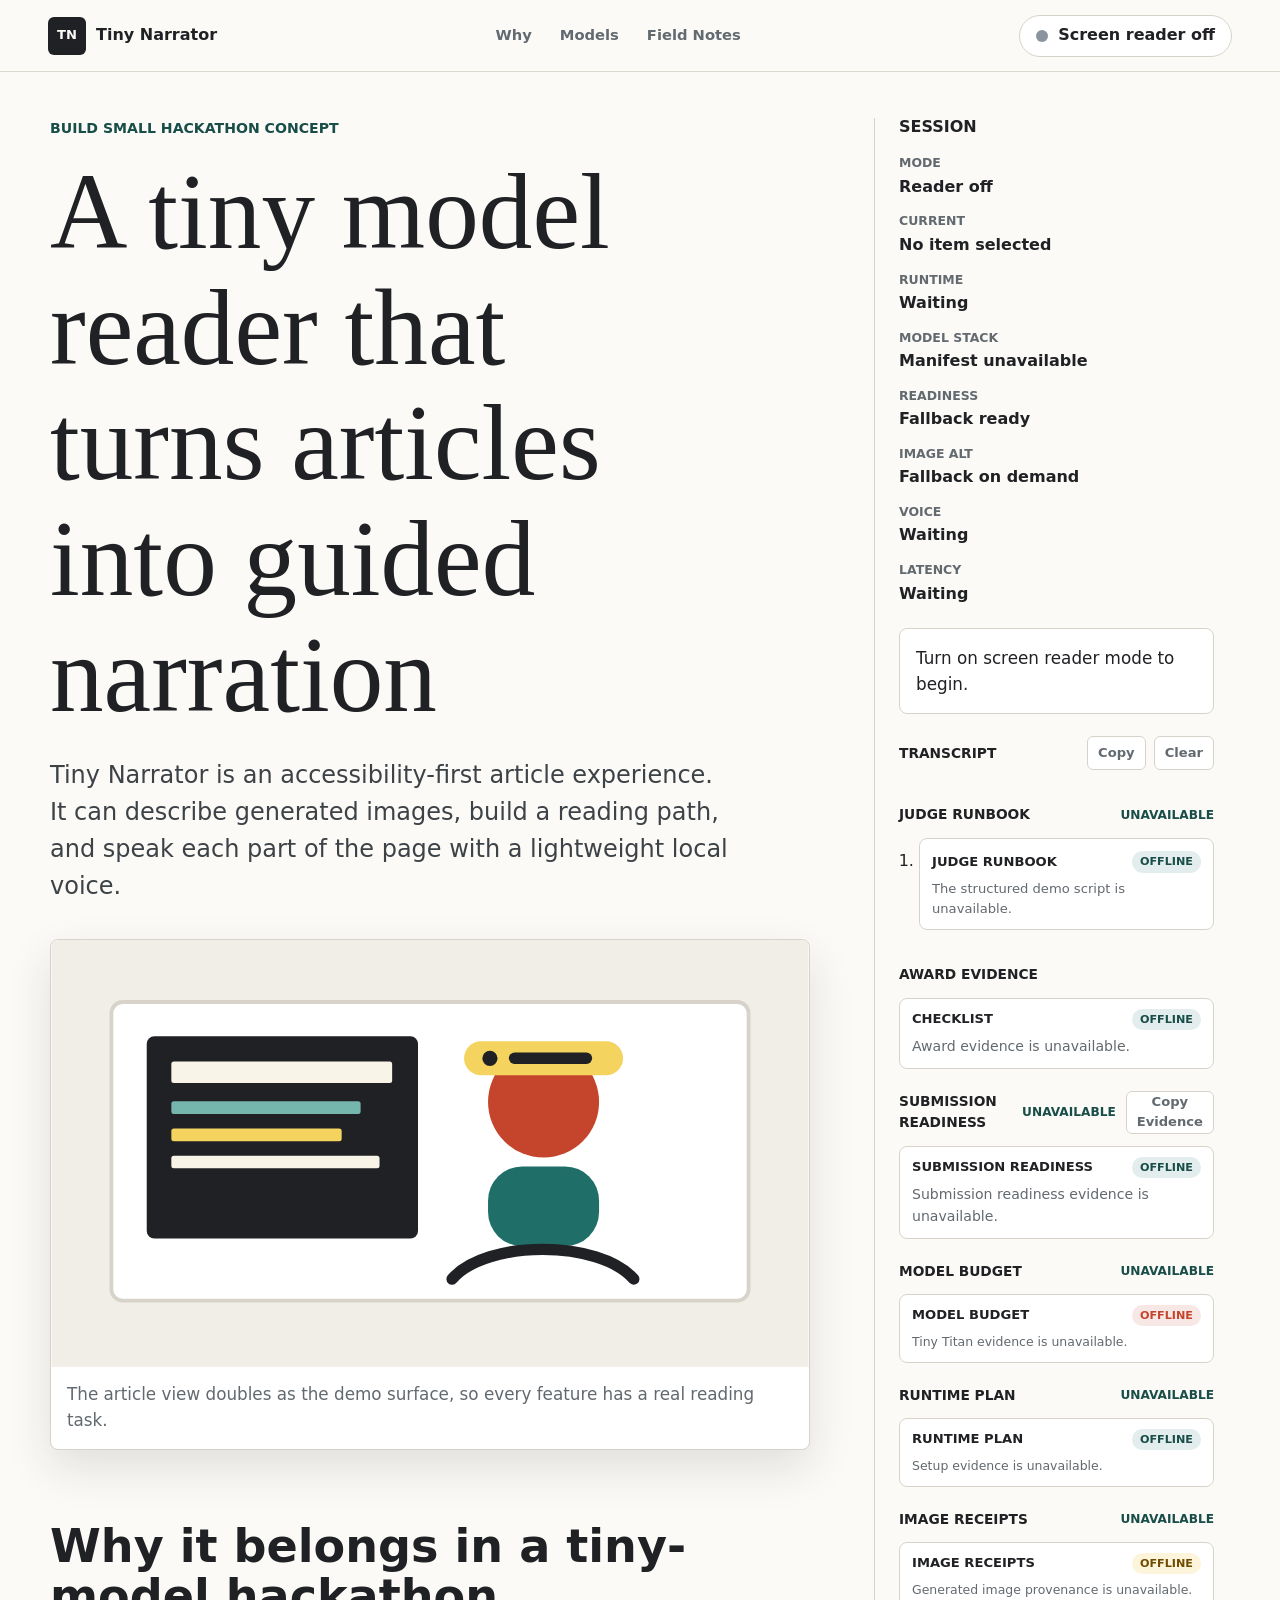
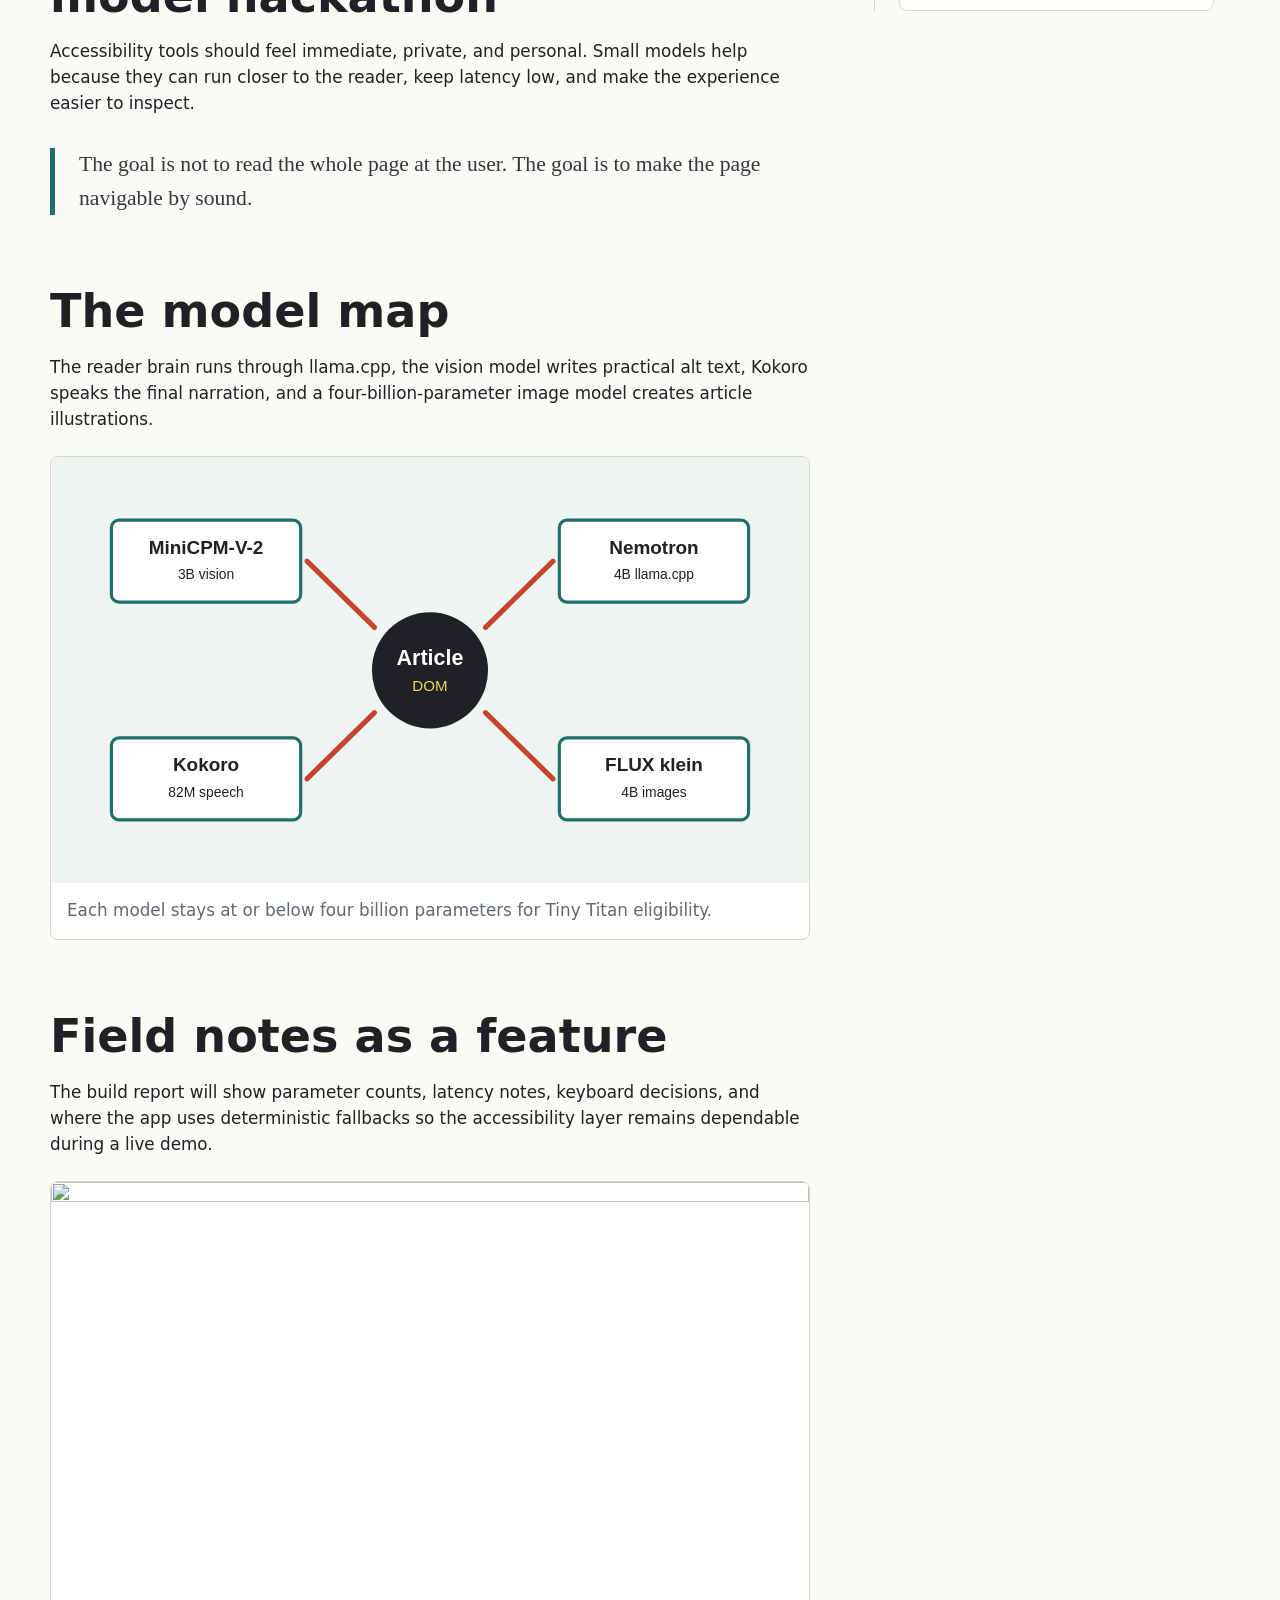
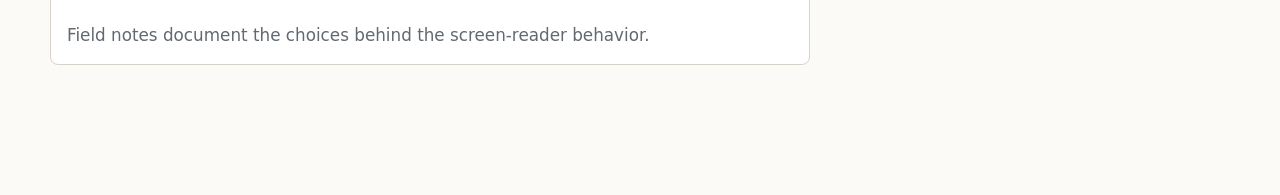
==== static/index.html @ 5b9a6bf0 "Add visible repeat reader control Co-authored-by: Codex <codex@openai.com>" ====
<!doctype html>
<html lang="en">
  <head>
    <meta charset="utf-8" />
    <meta name="viewport" content="width=device-width, initial-scale=1" />
    <title>Tiny Narrator</title>
    <link rel="stylesheet" href="/static/app.css" />
  </head>
  <body>
    <header class="topbar">
      <a class="brand" href="#article" aria-label="Tiny Narrator home">
        <span class="brand-mark" aria-hidden="true">TN</span>
        <span>Tiny Narrator</span>
      </a>
      <nav class="topnav" aria-label="Article sections">
        <a href="#why">Why</a>
        <a href="#models">Models</a>
        <a href="#notes">Field Notes</a>
      </nav>
      <button id="readerToggle" class="reader-toggle" type="button" aria-pressed="false">
        <span class="toggle-dot" aria-hidden="true"></span>
        Screen reader off
      </button>
    </header>

    <main id="article" class="article-shell">
      <article class="article" aria-labelledby="articleTitle">
        <p class="kicker speakable" data-reader-type="paragraph">Build Small Hackathon concept</p>
        <h1 id="articleTitle" class="speakable" data-reader-type="heading">
          A tiny model reader that turns articles into guided narration
        </h1>
        <p class="dek speakable" data-reader-type="paragraph">
          Tiny Narrator is an accessibility-first article experience. It can describe generated images,
          build a reading path, and speak each part of the page with a lightweight local voice.
        </p>

        <figure class="hero-figure speakable" data-reader-type="image" data-image-id="desk-reader">
          <img src="/static/generated/desk-reader.svg" alt="" />
          <figcaption>
            The article view doubles as the demo surface, so every feature has a real reading task.
          </figcaption>
        </figure>

        <section id="why" aria-labelledby="whyTitle">
          <h2 id="whyTitle" class="speakable" data-reader-type="heading">Why it belongs in a tiny-model hackathon</h2>
          <p class="speakable" data-reader-type="paragraph">
            Accessibility tools should feel immediate, private, and personal. Small models help because they
            can run closer to the reader, keep latency low, and make the experience easier to inspect.
          </p>
          <blockquote class="speakable" data-reader-type="quote">
            The goal is not to read the whole page at the user. The goal is to make the page navigable by sound.
          </blockquote>
        </section>

        <section id="models" aria-labelledby="modelsTitle">
          <h2 id="modelsTitle" class="speakable" data-reader-type="heading">The model map</h2>
          <p class="speakable" data-reader-type="paragraph">
            The reader brain runs through llama.cpp, the vision model writes practical alt text, Kokoro speaks
            the final narration, and a four-billion-parameter image model creates article illustrations.
          </p>
          <figure class="inline-figure speakable" data-reader-type="image" data-image-id="model-map">
            <img src="/static/generated/model-map.svg" alt="" />
            <figcaption>Each model stays at or below four billion parameters for Tiny Titan eligibility.</figcaption>
          </figure>
        </section>

        <section id="notes" aria-labelledby="notesTitle">
          <h2 id="notesTitle" class="speakable" data-reader-type="heading">Field notes as a feature</h2>
          <p class="speakable" data-reader-type="paragraph">
            The build report will show parameter counts, latency notes, keyboard decisions, and where the app
            uses deterministic fallbacks so the accessibility layer remains dependable during a live demo.
          </p>
          <figure class="inline-figure speakable" data-reader-type="image" data-image-id="field-notes">
            <img src="/static/generated/field-notes.svg" alt="" />
            <figcaption>Field notes document the choices behind the screen-reader behavior.</figcaption>
          </figure>
        </section>
      </article>

      <aside class="status-panel" aria-label="Tiny Narrator status">
        <h2>Session</h2>
        <dl>
          <div>
            <dt>Mode</dt>
            <dd id="modeStatus">Reader off</dd>
          </div>
          <div>
            <dt>Current</dt>
            <dd id="currentStatus">No item selected</dd>
          </div>
          <div>
            <dt>Runtime</dt>
            <dd id="runtimeStatus">Waiting</dd>
          </div>
          <div>
            <dt>Model Stack</dt>
            <dd id="modelStatus">Loading</dd>
          </div>
          <div>
            <dt>Readiness</dt>
            <dd id="readinessStatus">Checking</dd>
          </div>
          <div>
            <dt>Image Alt</dt>
            <dd id="imageStatus">Waiting</dd>
          </div>
          <div>
            <dt>Voice</dt>
            <dd id="voiceStatus">Waiting</dd>
          </div>
          <div>
            <dt>Latency</dt>
            <dd id="latencyStatus">Waiting</dd>
          </div>
        </dl>
        <p id="liveNarration" class="live-narration" aria-live="polite">
          Turn on screen reader mode to begin.
        </p>
        <div class="history-header">
          <h3>Transcript</h3>
          <button id="copyTranscriptButton" type="button">Copy</button>
          <button id="clearTranscriptButton" type="button">Clear</button>
        </div>
        <ol id="transcriptLog" class="transcript-log" aria-label="Narration transcript"></ol>
        <div class="demo-script-header">
          <h3>Judge Runbook</h3>
          <span id="demoScriptStatus">Loading</span>
        </div>
        <ol id="demoScriptList" class="demo-script-list" aria-label="Judge demo runbook"></ol>
        <ul id="demoApiCheckList" class="demo-api-check-list" aria-label="Judge API evidence checks"></ul>
        <div class="award-header">
          <h3>Award Evidence</h3>
        </div>
        <ul id="awardEvidenceList" class="award-list" aria-label="Hackathon bonus evidence"></ul>
        <div class="submission-header">
          <h3>Submission Readiness</h3>
          <span id="submissionReadinessStatus">Checking</span>
          <button id="copyEvidenceButton" type="button">Copy Evidence</button>
        </div>
        <ul id="submissionReadinessList" class="award-list" aria-label="Submission readiness checks"></ul>
        <div class="budget-header">
          <h3>Model Budget</h3>
          <span id="budgetStatus">Checking</span>
        </div>
        <ul id="modelBudgetList" class="budget-list" aria-label="Tiny Titan model budget"></ul>
        <div class="runtime-header">
          <h3>Runtime Plan</h3>
          <span id="runtimeSetupStatus">Loading</span>
        </div>
        <ul id="runtimeSetupList" class="runtime-list" aria-label="Model runtime setup plan"></ul>
        <div class="image-receipt-header">
          <h3>Image Receipts</h3>
          <span id="imageReceiptStatus">Loading</span>
        </div>
        <ul id="imageReceiptList" class="image-receipt-list" aria-label="Generated image provenance"></ul>
      </aside>
    </main>

    <section class="reader-bar" aria-label="Screen reader controls" hidden>
      <button id="prevButton" type="button" title="Previous item" aria-keyshortcuts="P">Prev</button>
      <button id="playButton" type="button" title="Play or pause" aria-keyshortcuts="Space">Play</button>
      <button id="nextButton" type="button" title="Next item" aria-keyshortcuts="N">Next</button>
      <button id="headingButton" type="button" title="Next heading" aria-keyshortcuts="H">Heading</button>
      <button id="imageButton" type="button" title="Next image" aria-keyshortcuts="I">Image</button>
      <button id="summaryButton" type="button" title="Summarize current section" aria-keyshortcuts="S">Summary</button>
      <button id="repeatButton" type="button" title="Repeat current item" aria-keyshortcuts="R">Repeat</button>
      <button id="stopButton" type="button" title="Stop audio" aria-keyshortcuts="Escape">Stop</button>
      <label>
        Voice
        <select id="voiceControl" aria-label="Reader voice"></select>
      </label>
      <label>
        Speed
        <input id="speedControl" type="range" min="0.75" max="1.35" value="1" step="0.05" />
        <output id="speedValue" for="speedControl">1.00x</output>
      </label>
      <label>
        Auto
        <input id="autoAdvanceControl" type="checkbox" />
      </label>
      <audio id="speechAudio"></audio>
    </section>

    <script src="/static/app.js" type="module"></script>
  </body>
</html>
---- static/app.css ----
:root {
  color-scheme: light;
  --ink: #202124;
  --muted: #62696f;
  --paper: #fbfaf7;
  --surface: #ffffff;
  --line: #d8d3ca;
  --accent: #1f6f68;
  --accent-strong: #184d48;
  --focus: #c5452c;
  --shadow: 0 18px 45px rgba(32, 33, 36, 0.12);
}

* {
  box-sizing: border-box;
}

html {
  scroll-behavior: smooth;
}

body {
  margin: 0;
  background: var(--paper);
  color: var(--ink);
  font-family: Inter, ui-sans-serif, system-ui, -apple-system, BlinkMacSystemFont, "Segoe UI", sans-serif;
  line-height: 1.55;
}

button,
input,
select,
output {
  font: inherit;
}

button {
  border: 1px solid var(--line);
  background: var(--surface);
  color: var(--ink);
  cursor: pointer;
}

button:hover {
  border-color: var(--accent);
}

button:focus-visible,
a:focus-visible,
input:focus-visible,
select:focus-visible {
  outline: 3px solid var(--focus);
  outline-offset: 3px;
}

.topbar {
  position: sticky;
  top: 0;
  z-index: 20;
  display: grid;
  grid-template-columns: max-content 1fr max-content;
  align-items: center;
  gap: 24px;
  min-height: 72px;
  padding: 12px clamp(18px, 4vw, 48px);
  border-bottom: 1px solid rgba(216, 211, 202, 0.88);
  background: rgba(251, 250, 247, 0.92);
  backdrop-filter: blur(16px);
}

.brand {
  display: inline-flex;
  align-items: center;
  gap: 10px;
  color: var(--ink);
  font-weight: 750;
  text-decoration: none;
}

.brand-mark {
  display: grid;
  width: 38px;
  height: 38px;
  place-items: center;
  border-radius: 6px;
  background: var(--ink);
  color: var(--paper);
  font-size: 0.82rem;
  letter-spacing: 0;
}

.topnav {
  display: flex;
  justify-content: center;
  gap: clamp(12px, 3vw, 28px);
}

.topnav a {
  color: var(--muted);
  font-size: 0.92rem;
  font-weight: 650;
  text-decoration: none;
}

.topnav a:hover {
  color: var(--accent-strong);
}

.reader-toggle {
  display: inline-flex;
  align-items: center;
  justify-content: center;
  min-width: 174px;
  min-height: 42px;
  gap: 10px;
  border-radius: 999px;
  padding: 0 16px;
  font-weight: 700;
}

.toggle-dot {
  width: 12px;
  height: 12px;
  border-radius: 999px;
  background: #8b949e;
}

.reader-toggle[aria-pressed="true"] {
  border-color: var(--accent);
  background: var(--accent);
  color: white;
}

.reader-toggle[aria-pressed="true"] .toggle-dot {
  background: #f4d35e;
}

.article-shell {
  display: grid;
  grid-template-columns: minmax(0, 760px) minmax(260px, 340px);
  gap: clamp(28px, 5vw, 64px);
  width: min(1180px, calc(100% - 36px));
  margin: 46px auto 130px;
  align-items: start;
}

.article {
  min-width: 0;
}

.kicker {
  margin: 0 0 14px;
  color: var(--accent-strong);
  font-size: 0.88rem;
  font-weight: 800;
  letter-spacing: 0;
  text-transform: uppercase;
}

h1,
h2 {
  line-height: 1.08;
  letter-spacing: 0;
}

h1 {
  max-width: 11ch;
  margin: 0;
  font-family: Georgia, "Times New Roman", serif;
  font-size: clamp(3.4rem, 10vw, 6.7rem);
  font-weight: 540;
}

h2 {
  margin: 72px 0 16px;
  font-size: clamp(1.8rem, 3.6vw, 3rem);
}

.dek {
  max-width: 680px;
  margin: 24px 0 34px;
  color: #3d4247;
  font-size: clamp(1.18rem, 2.4vw, 1.5rem);
}

p,
blockquote,
figcaption {
  font-size: 1.05rem;
}

blockquote {
  margin: 32px 0;
  padding: 0 0 0 24px;
  border-left: 5px solid var(--accent);
  color: #33383c;
  font-size: 1.35rem;
  font-family: Georgia, "Times New Roman", serif;
}

figure {
  margin: 0;
}

img {
  display: block;
  max-width: 100%;
}

.hero-figure,
.inline-figure {
  overflow: hidden;
  border: 1px solid var(--line);
  border-radius: 8px;
  background: var(--surface);
  box-shadow: var(--shadow);
}

.hero-figure img,
.inline-figure img {
  width: 100%;
  aspect-ratio: 16 / 9;
  object-fit: cover;
}

figcaption {
  padding: 14px 16px 16px;
  color: var(--muted);
}

.inline-figure {
  margin-top: 24px;
  box-shadow: none;
}

.status-panel {
  position: sticky;
  top: 96px;
  border-left: 1px solid var(--line);
  padding-left: 24px;
}

.status-panel h2 {
  margin: 0 0 18px;
  font-size: 1rem;
  text-transform: uppercase;
}

.status-panel h3 {
  margin: 0;
  font-size: 0.86rem;
  text-transform: uppercase;
}

dl {
  display: grid;
  gap: 12px;
  margin: 0;
}

dt {
  color: var(--muted);
  font-size: 0.78rem;
  font-weight: 800;
  text-transform: uppercase;
}

dd {
  margin: 2px 0 0;
  font-weight: 650;
}

.live-narration {
  margin-top: 22px;
  padding: 16px;
  border: 1px solid var(--line);
  border-radius: 8px;
  background: var(--surface);
}

.history-header {
  display: grid;
  grid-template-columns: 1fr max-content max-content;
  gap: 8px;
  align-items: center;
  margin-top: 22px;
}

.award-header,
.demo-script-header {
  margin-top: 22px;
}

.demo-script-header {
  display: flex;
  align-items: center;
  justify-content: space-between;
  gap: 10px;
}

.submission-header {
  display: flex;
  align-items: center;
  justify-content: space-between;
  gap: 10px;
  margin-top: 22px;
}

.budget-header,
.image-receipt-header {
  display: flex;
  align-items: center;
  justify-content: space-between;
  gap: 10px;
  margin-top: 22px;
}

.runtime-header {
  display: flex;
  align-items: center;
  justify-content: space-between;
  gap: 10px;
  margin-top: 22px;
}

.budget-header span,
.runtime-header span,
.image-receipt-header span,
.submission-header span,
.demo-script-header span {
  color: var(--accent-strong);
  font-size: 0.76rem;
  font-weight: 850;
  text-transform: uppercase;
}

.history-header button,
.submission-header button {
  min-height: 34px;
  border-radius: 6px;
  padding: 0 10px;
  color: var(--muted);
  font-size: 0.82rem;
  font-weight: 750;
}

.transcript-log {
  display: grid;
  gap: 10px;
  max-height: 340px;
  margin: 12px 0 0;
  padding: 0;
  overflow: auto;
  list-style: none;
}

.transcript-log li {
  border: 1px solid var(--line);
  border-radius: 8px;
  padding: 10px 12px;
  background: var(--surface);
}

.transcript-meta {
  display: flex;
  justify-content: space-between;
  gap: 8px;
  color: var(--muted);
  font-size: 0.75rem;
  font-weight: 800;
  text-transform: uppercase;
}

.transcript-text {
  margin: 6px 0 0;
  font-size: 0.92rem;
}

.award-list {
  display: grid;
  gap: 10px;
  margin: 12px 0 0;
  padding: 0;
  list-style: none;
}

.demo-script-list {
  display: grid;
  gap: 10px;
  margin: 12px 0 0;
  padding-left: 20px;
}

.demo-api-check-list {
  display: grid;
  gap: 8px;
  margin: 12px 0 0;
  padding: 0;
  list-style: none;
}

.award-list li {
  border: 1px solid var(--line);
  border-radius: 8px;
  padding: 10px 12px;
  background: var(--surface);
}

.demo-script-list li {
  border: 1px solid var(--line);
  border-radius: 8px;
  padding: 10px 12px;
  background: var(--surface);
}

.demo-script-title {
  display: flex;
  align-items: center;
  justify-content: space-between;
  gap: 8px;
  font-size: 0.82rem;
  font-weight: 850;
  text-transform: uppercase;
}

.demo-script-title span:last-child {
  border-radius: 999px;
  background: rgba(31, 111, 104, 0.12);
  color: var(--accent-strong);
  padding: 2px 8px;
  font-size: 0.7rem;
}

.demo-script-list p {
  margin: 6px 0 0;
  color: var(--muted);
  font-size: 0.82rem;
}

.demo-api-check-list li {
  display: grid;
  grid-template-columns: auto 1fr;
  gap: 4px 8px;
  border: 1px solid var(--line);
  border-radius: 8px;
  padding: 9px 10px;
  background: var(--surface);
}

.demo-api-check-list span {
  color: var(--accent-strong);
  font-size: 0.74rem;
  font-weight: 850;
}

.demo-api-check-list code {
  overflow-wrap: anywhere;
  font-size: 0.78rem;
}

.demo-api-check-list p {
  grid-column: 1 / -1;
  margin: 0;
  color: var(--muted);
  font-size: 0.78rem;
}

.demo-api-command {
  grid-column: 1 / -1;
  display: block;
  padding: 8px;
  border-radius: 6px;
  background: #f7f3ee;
  color: var(--ink);
  white-space: normal;
}

.budget-list {
  display: grid;
  gap: 8px;
  margin: 12px 0 0;
  padding: 0;
  list-style: none;
}

.runtime-list {
  display: grid;
  gap: 8px;
  margin: 12px 0 0;
  padding: 0;
  list-style: none;
}

.image-receipt-list {
  display: grid;
  gap: 8px;
  margin: 12px 0 0;
  padding: 0;
  list-style: none;
}

.budget-list li,
.runtime-list li,
.image-receipt-list li {
  border: 1px solid var(--line);
  border-radius: 8px;
  padding: 10px 12px;
  background: var(--surface);
}

.budget-row,
.runtime-row,
.image-receipt-row {
  display: flex;
  align-items: center;
  justify-content: space-between;
  gap: 8px;
  font-size: 0.82rem;
  font-weight: 850;
  text-transform: uppercase;
}

.budget-pill,
.runtime-pill,
.image-receipt-pill {
  border-radius: 999px;
  background: rgba(197, 69, 44, 0.12);
  color: var(--focus);
  padding: 2px 8px;
  font-size: 0.7rem;
}

.runtime-pill {
  background: rgba(31, 111, 104, 0.12);
  color: var(--accent-strong);
}

.image-receipt-pill {
  background: rgba(244, 211, 94, 0.22);
  color: #6f4b00;
}

.budget-list p,
.runtime-list p,
.image-receipt-list p {
  margin: 6px 0 0;
  color: var(--muted);
  font-size: 0.78rem;
  overflow-wrap: anywhere;
}

.award-title {
  display: flex;
  align-items: center;
  justify-content: space-between;
  gap: 8px;
  font-size: 0.82rem;
  font-weight: 850;
  text-transform: uppercase;
}

.award-status {
  border-radius: 999px;
  background: rgba(31, 111, 104, 0.12);
  color: var(--accent-strong);
  padding: 2px 8px;
  font-size: 0.7rem;
}

.award-evidence {
  margin: 6px 0 0;
  color: var(--muted);
  font-size: 0.88rem;
}

.reader-bar {
  position: fixed;
  right: clamp(14px, 3vw, 32px);
  bottom: clamp(14px, 3vw, 32px);
  left: clamp(14px, 3vw, 32px);
  z-index: 30;
  display: flex;
  align-items: center;
  justify-content: center;
  gap: 10px;
  min-height: 72px;
  padding: 12px;
  border: 1px solid var(--line);
  border-radius: 8px;
  background: rgba(255, 255, 255, 0.96);
  box-shadow: var(--shadow);
}

.reader-bar[hidden] {
  display: none;
}

.reader-bar button {
  min-width: 88px;
  min-height: 42px;
  border-radius: 6px;
  font-weight: 750;
}

.reader-bar label {
  display: inline-flex;
  align-items: center;
  gap: 8px;
  color: var(--muted);
  font-size: 0.92rem;
  font-weight: 750;
}

.reader-bar select {
  min-height: 42px;
  border: 1px solid var(--line);
  border-radius: 6px;
  background: var(--surface);
  color: var(--ink);
  padding: 0 10px;
}

.reader-bar output {
  min-width: 48px;
  color: var(--ink);
  font-weight: 750;
}

.speakable {
  scroll-margin: 112px;
}

.reader-active {
  outline: 4px solid var(--focus);
  outline-offset: 8px;
  background: rgba(197, 69, 44, 0.05);
}

@media (max-width: 900px) {
  .topbar {
    grid-template-columns: 1fr;
    gap: 12px;
  }

  .topnav {
    justify-content: flex-start;
    overflow-x: auto;
  }

  .reader-toggle {
    width: 100%;
  }

  .article-shell {
    grid-template-columns: 1fr;
  }

  h1 {
    max-width: 12ch;
    font-size: clamp(3rem, 17vw, 5rem);
  }

  .status-panel {
    position: static;
    border-left: 0;
    border-top: 1px solid var(--line);
    padding: 24px 0 0;
  }

  .reader-bar {
    flex-wrap: wrap;
    justify-content: flex-start;
  }

  .reader-bar button {
    min-width: 76px;
    flex: 1 1 28%;
  }
}
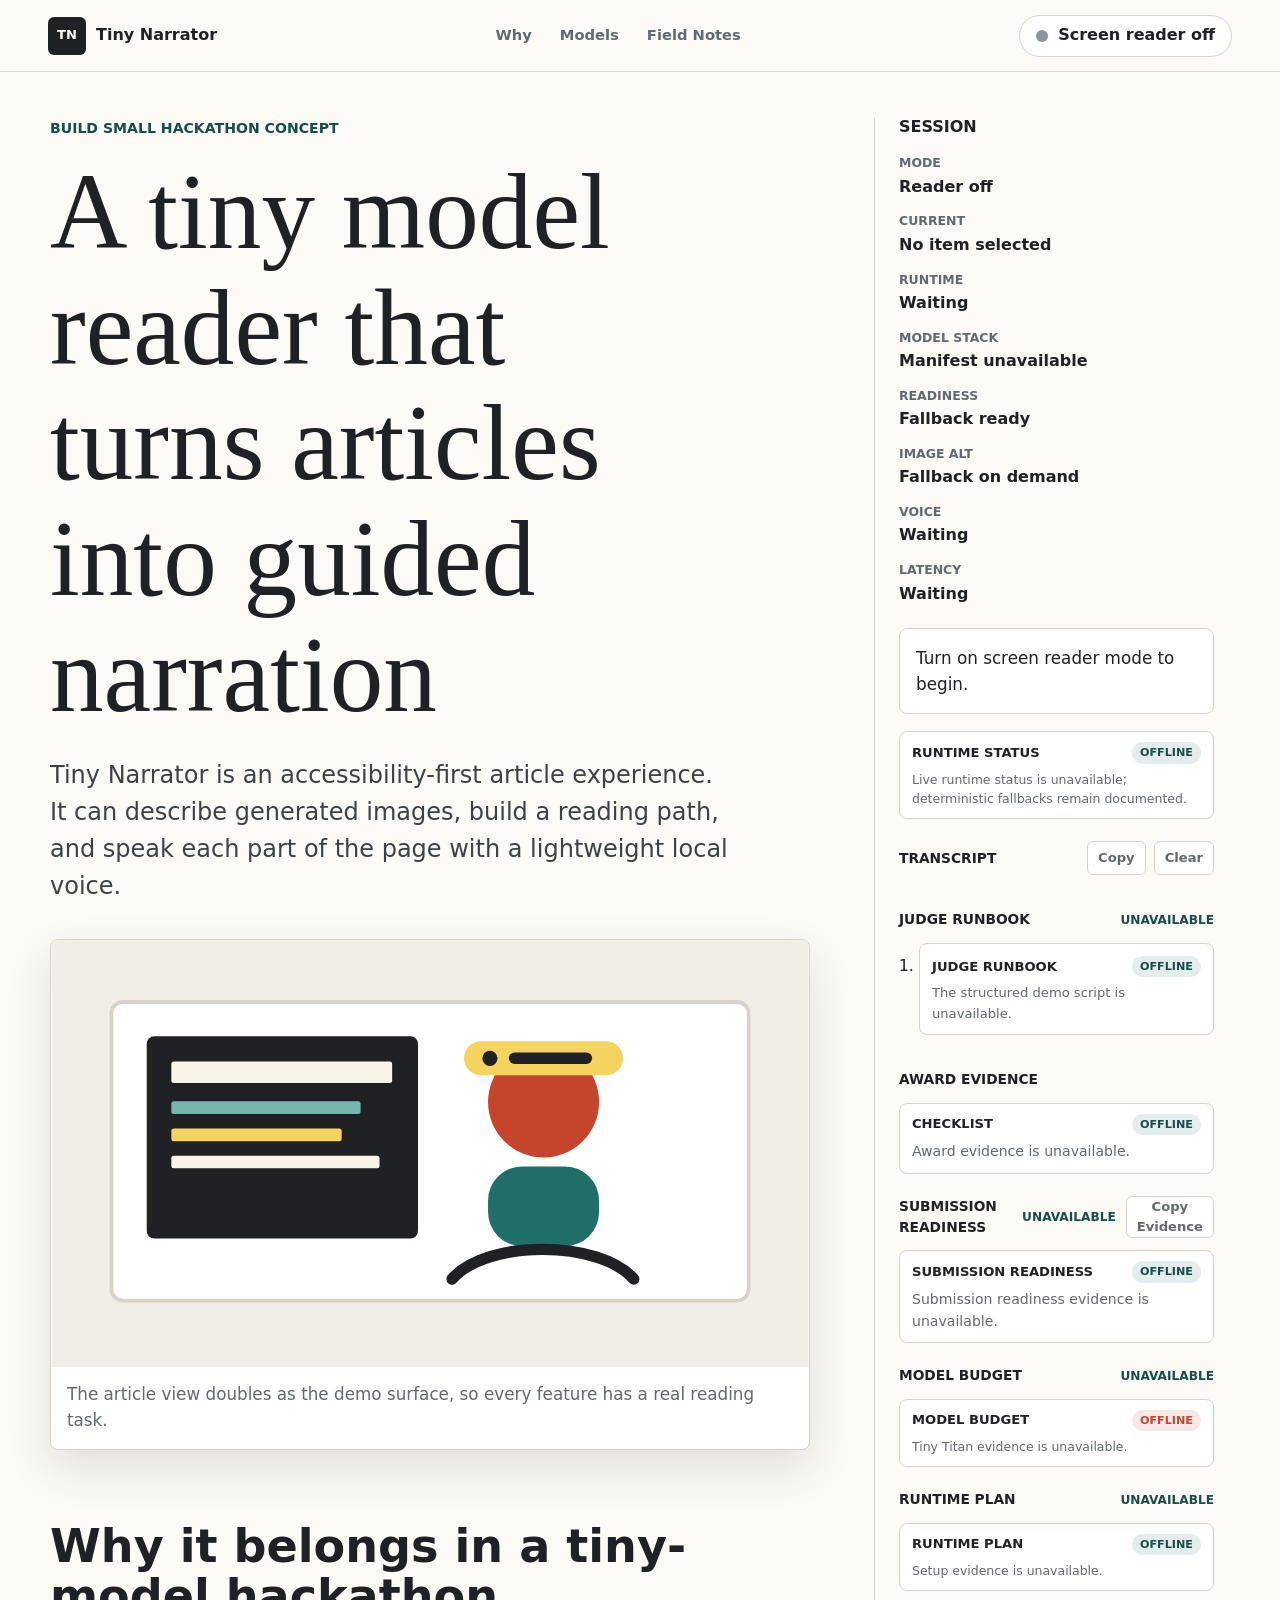
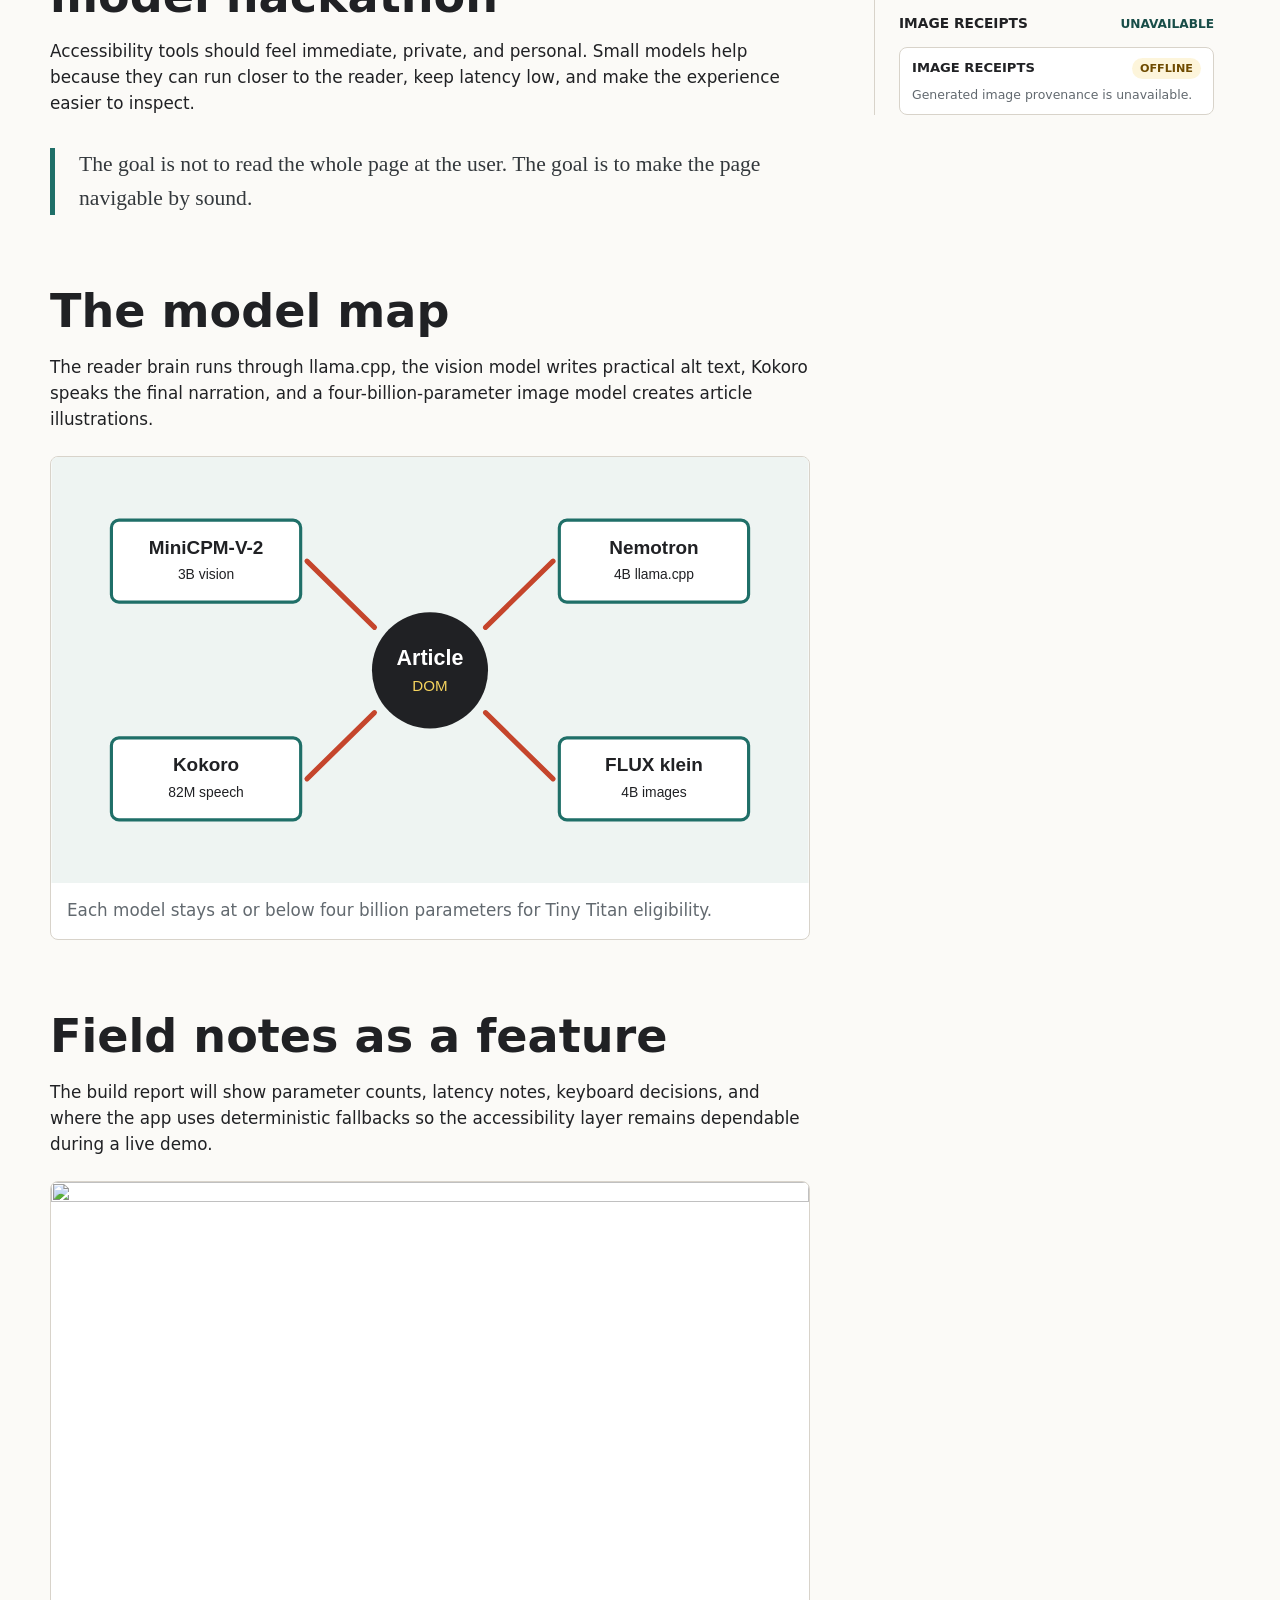
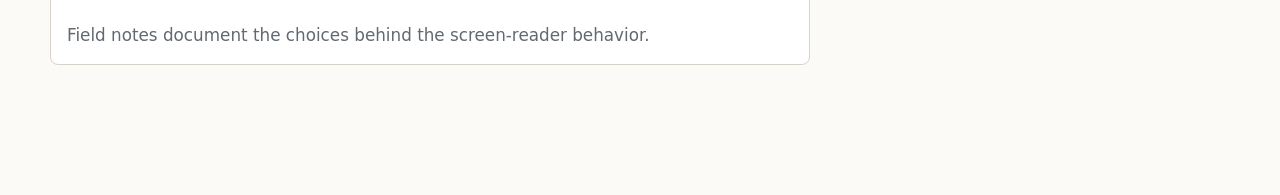
==== commit cc093a3f: "Render live runtime status details Co-authored-by: Codex <codex@openai.com>" ====
--- a/static/index.html
+++ b/static/index.html
@@ -116,6 +116,7 @@
         <p id="liveNarration" class="live-narration" aria-live="polite">
           Turn on screen reader mode to begin.
         </p>
+        <ul id="runtimeStatusList" class="runtime-list" aria-label="Live model runtime status"></ul>
         <div class="history-header">
           <h3>Transcript</h3>
           <button id="copyTranscriptButton" type="button">Copy</button>
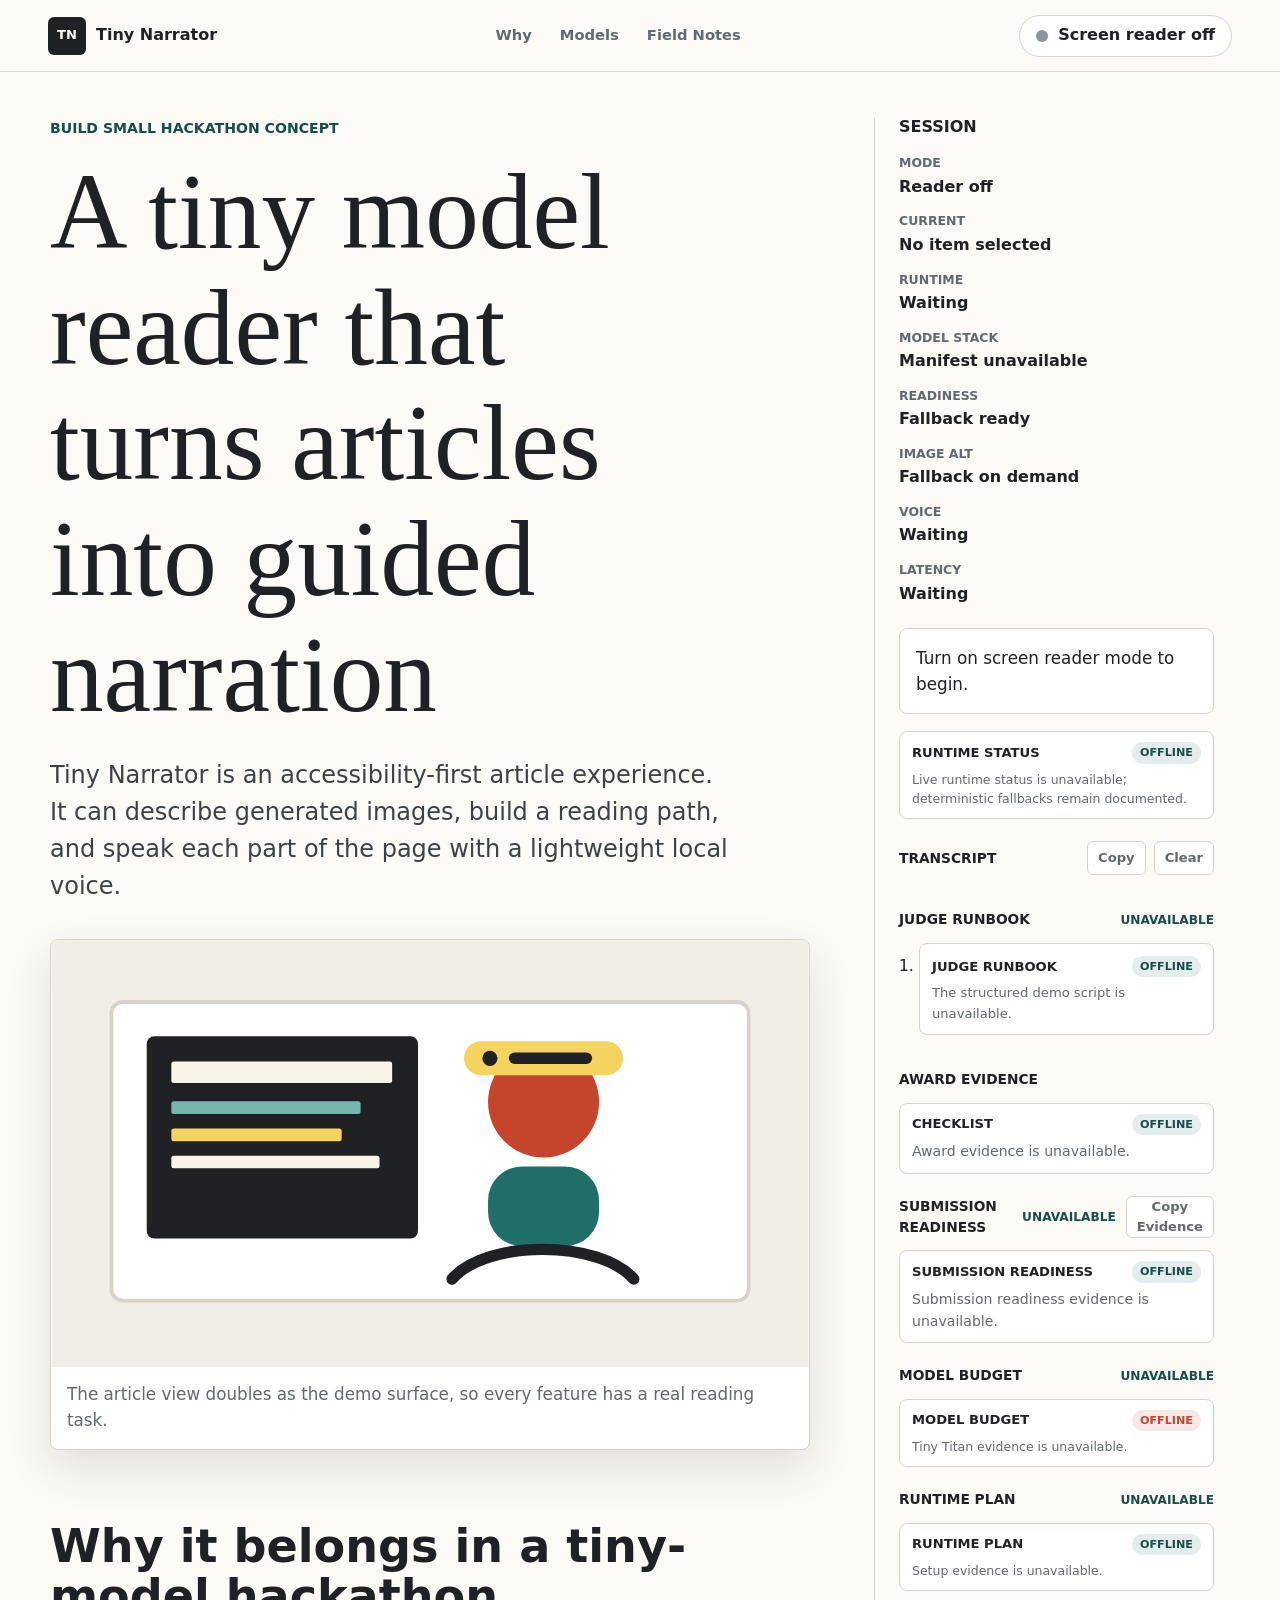
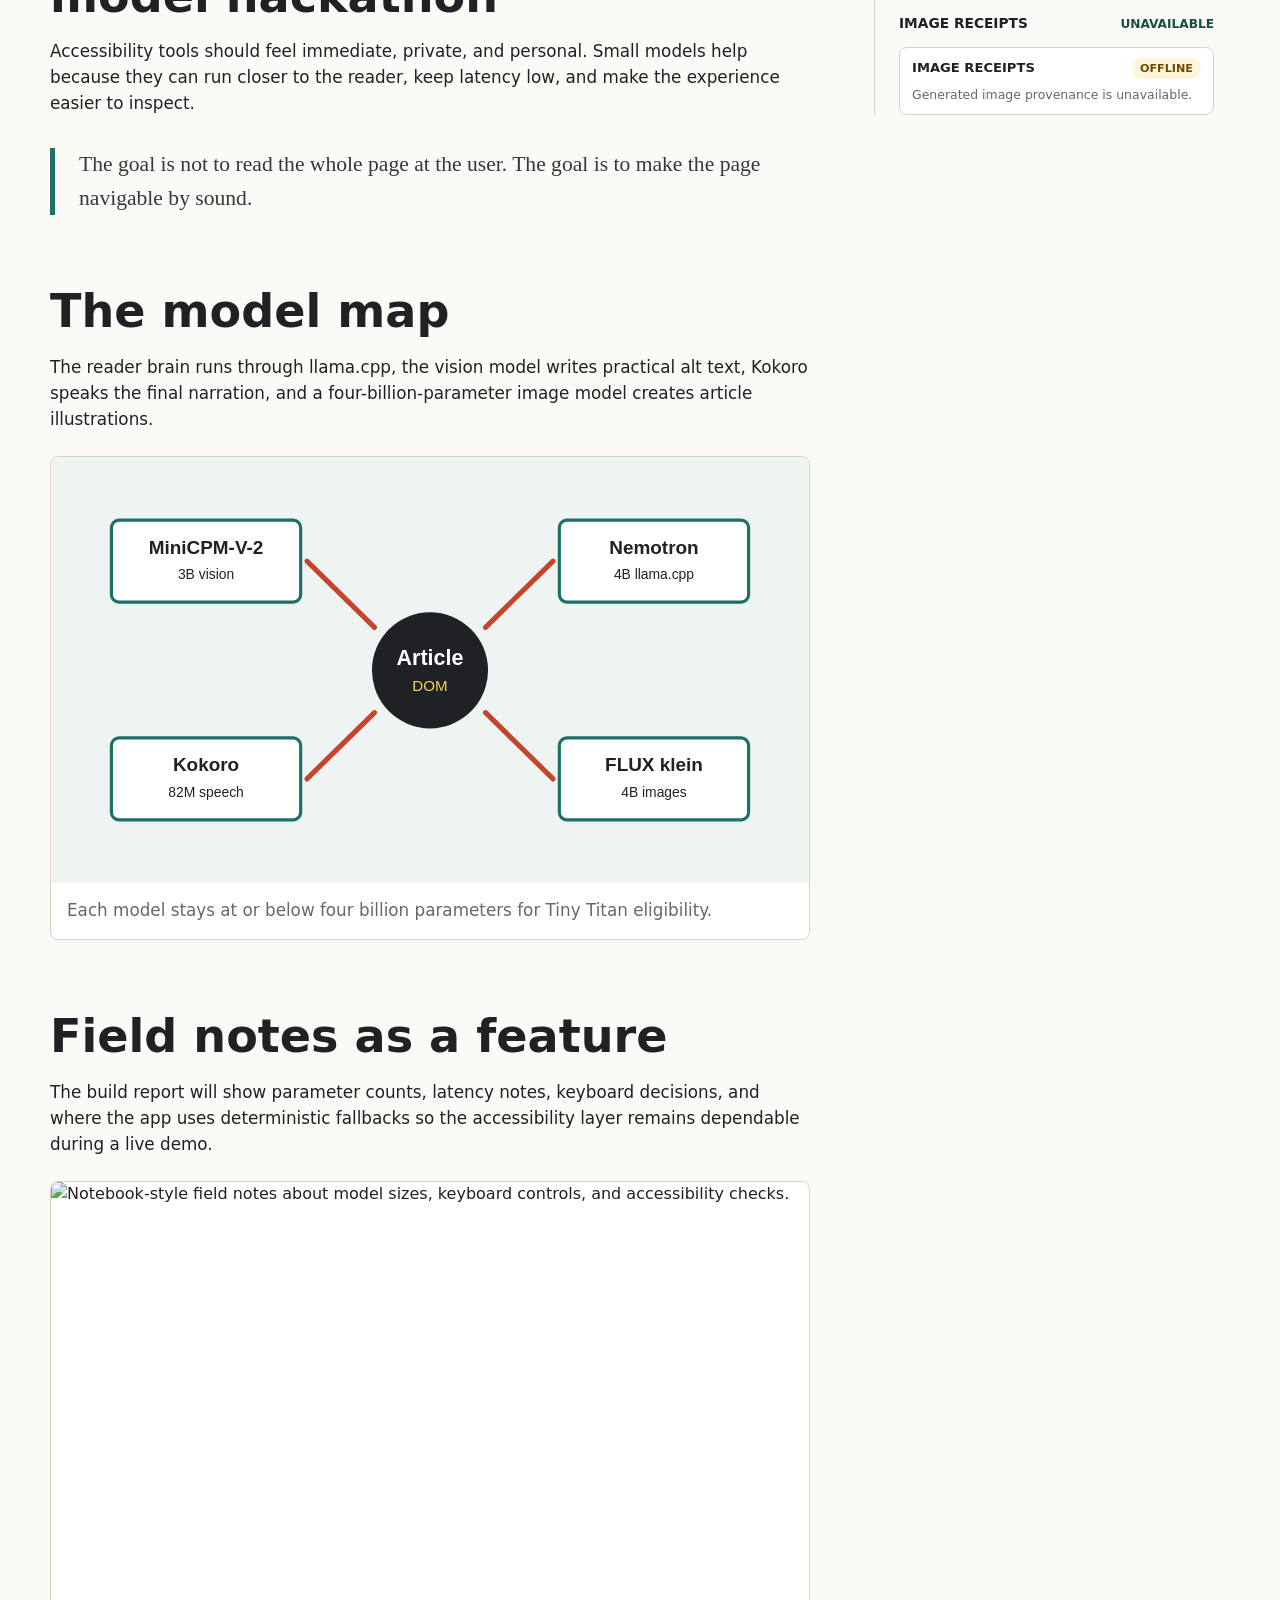
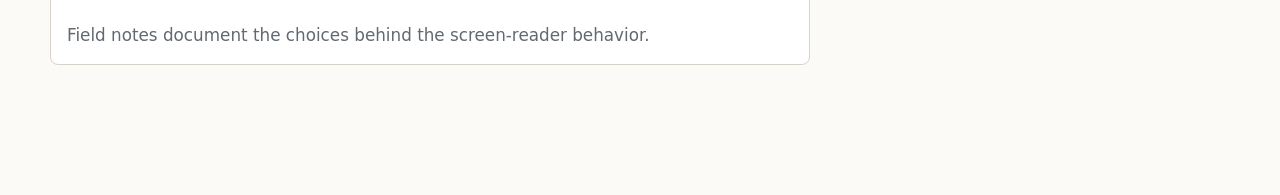
==== commit a13e7433: "Add fallback alt text for generated images Co-authored-by: Codex <codex@openai.com>" ====
--- a/static/index.html
+++ b/static/index.html
@@ -35,7 +35,10 @@
         </p>
 
         <figure class="hero-figure speakable" data-reader-type="image" data-image-id="desk-reader">
-          <img src="/static/generated/desk-reader.svg" alt="" />
+          <img
+            src="/static/generated/desk-reader.svg"
+            alt="Illustration of an article reader with narration controls and a highlighted reading path."
+          />
           <figcaption>
             The article view doubles as the demo surface, so every feature has a real reading task.
           </figcaption>
@@ -59,7 +62,10 @@
             the final narration, and a four-billion-parameter image model creates article illustrations.
           </p>
           <figure class="inline-figure speakable" data-reader-type="image" data-image-id="model-map">
-            <img src="/static/generated/model-map.svg" alt="" />
+            <img
+              src="/static/generated/model-map.svg"
+              alt="Diagram showing the reader brain, vision, speech, and image generation models working together."
+            />
             <figcaption>Each model stays at or below four billion parameters for Tiny Titan eligibility.</figcaption>
           </figure>
         </section>
@@ -71,7 +77,10 @@
             uses deterministic fallbacks so the accessibility layer remains dependable during a live demo.
           </p>
           <figure class="inline-figure speakable" data-reader-type="image" data-image-id="field-notes">
-            <img src="/static/generated/field-notes.svg" alt="" />
+            <img
+              src="/static/generated/field-notes.svg"
+              alt="Notebook-style field notes about model sizes, keyboard controls, and accessibility checks."
+            />
             <figcaption>Field notes document the choices behind the screen-reader behavior.</figcaption>
           </figure>
         </section>
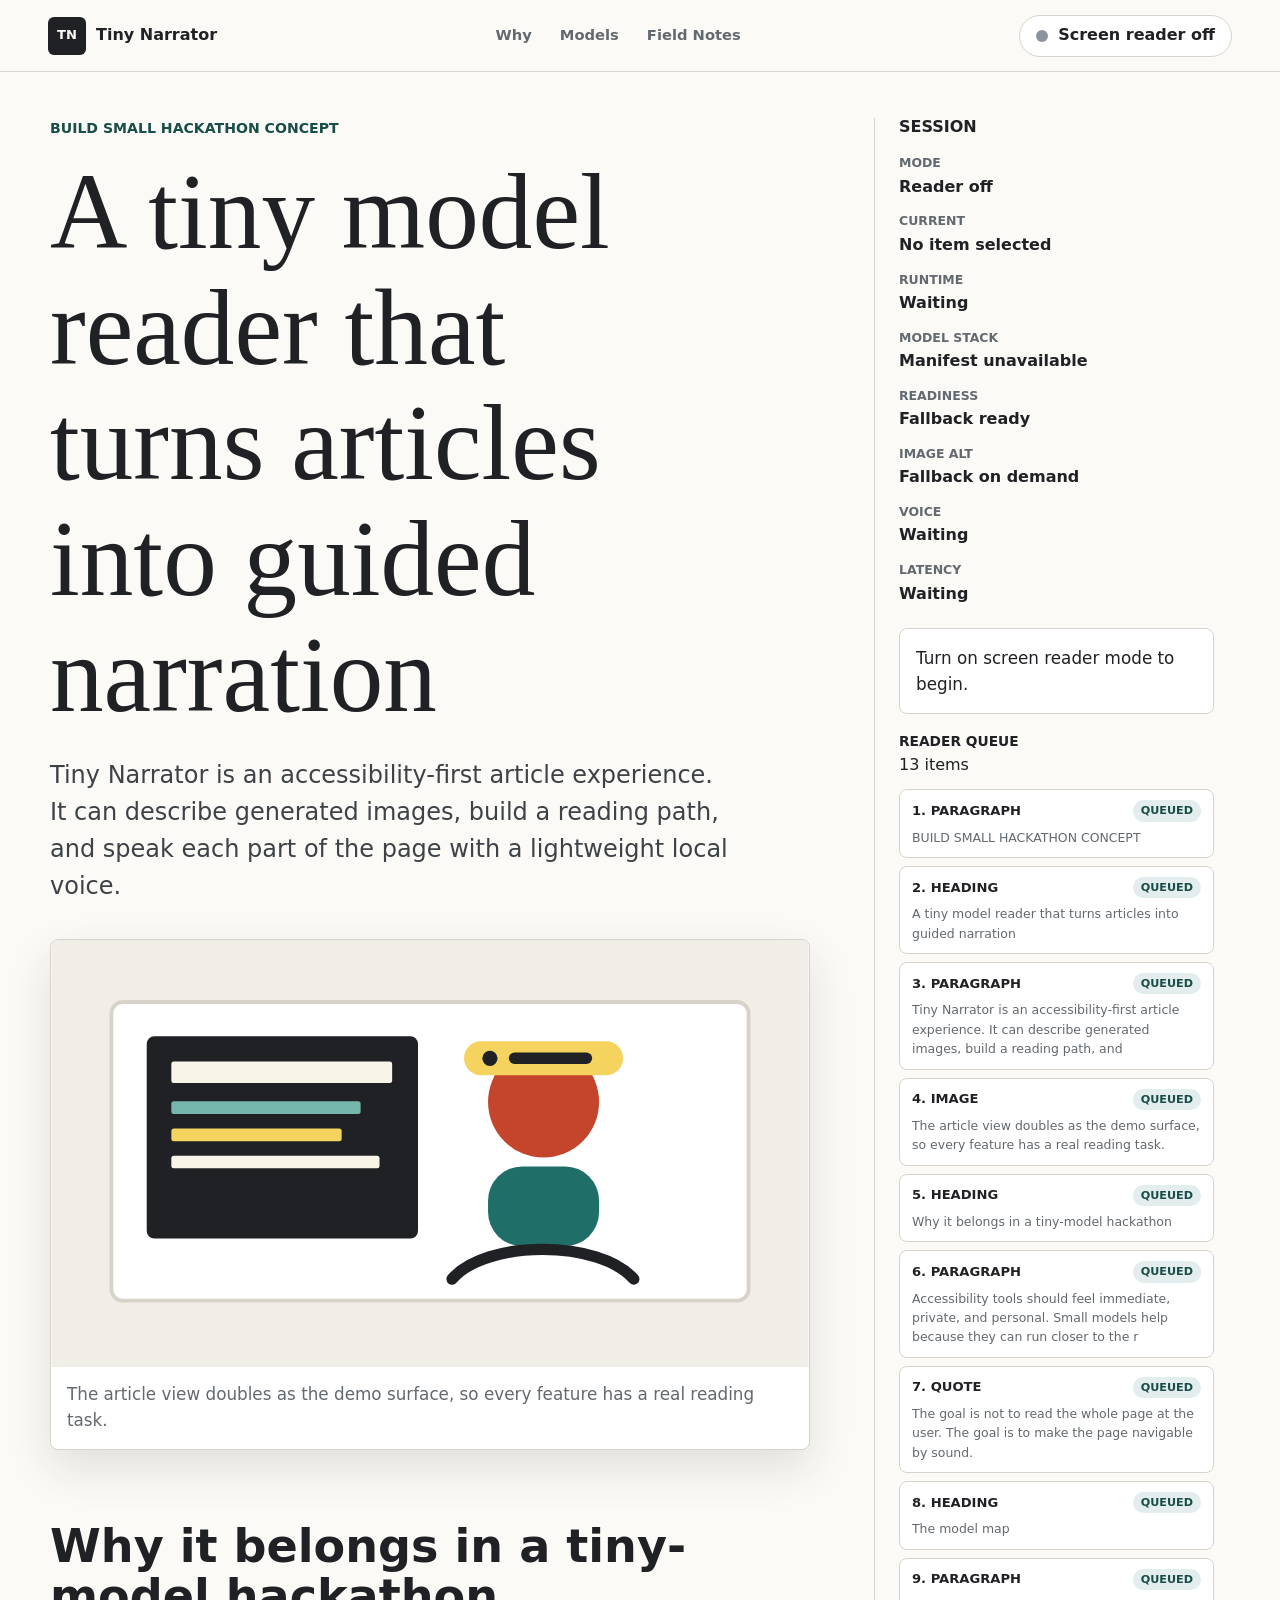
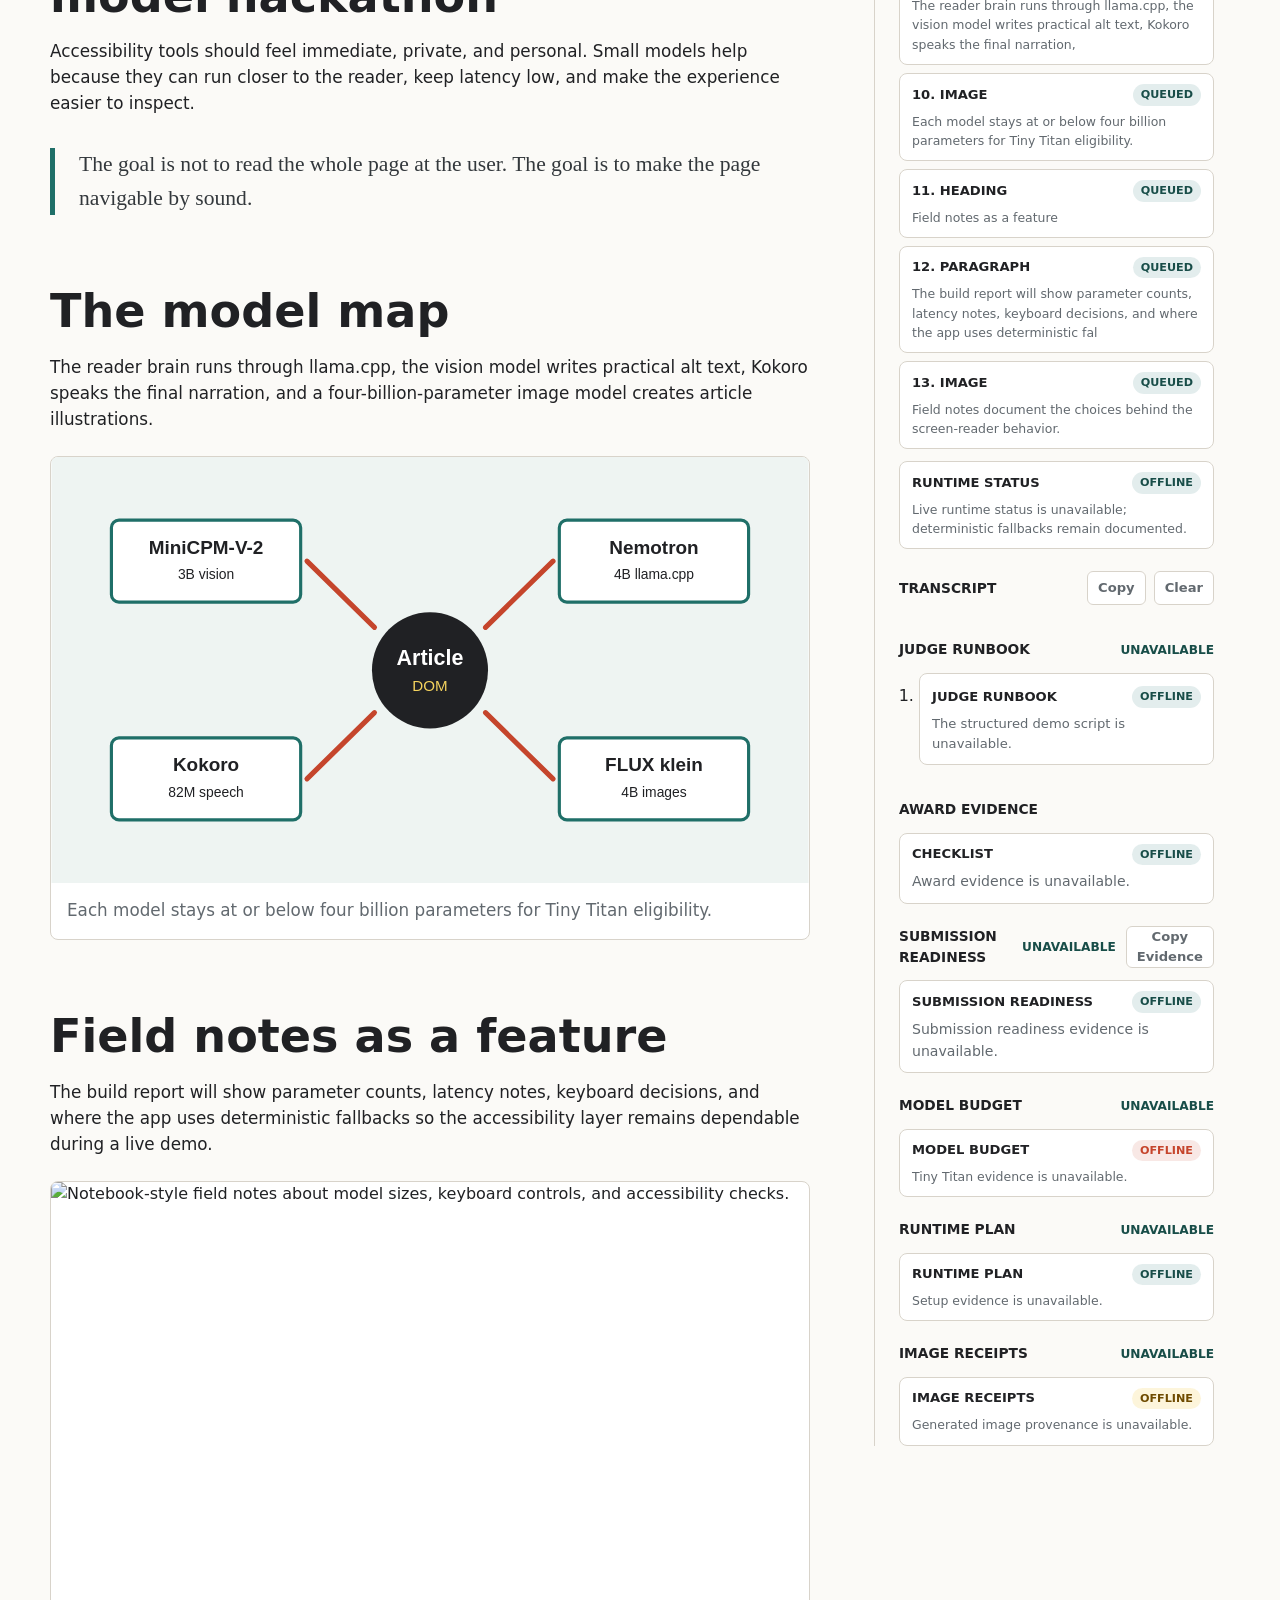
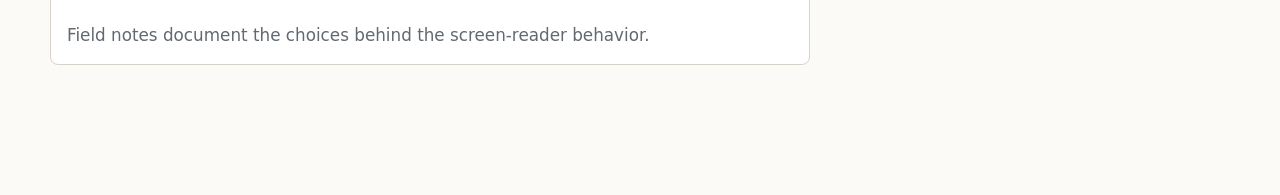
==== commit bb63fe8f: "Render semantic reader queue Co-authored-by: Codex <codex@openai.com>" ====
--- a/static/index.html
+++ b/static/index.html
@@ -125,6 +125,11 @@
         <p id="liveNarration" class="live-narration" aria-live="polite">
           Turn on screen reader mode to begin.
         </p>
+        <div class="reader-queue-header">
+          <h3>Reader Queue</h3>
+          <span id="readerQueueStatus">Loading</span>
+        </div>
+        <ol id="readerQueueList" class="runtime-list" aria-label="Semantic reader queue"></ol>
         <ul id="runtimeStatusList" class="runtime-list" aria-label="Live model runtime status"></ul>
         <div class="history-header">
           <h3>Transcript</h3>
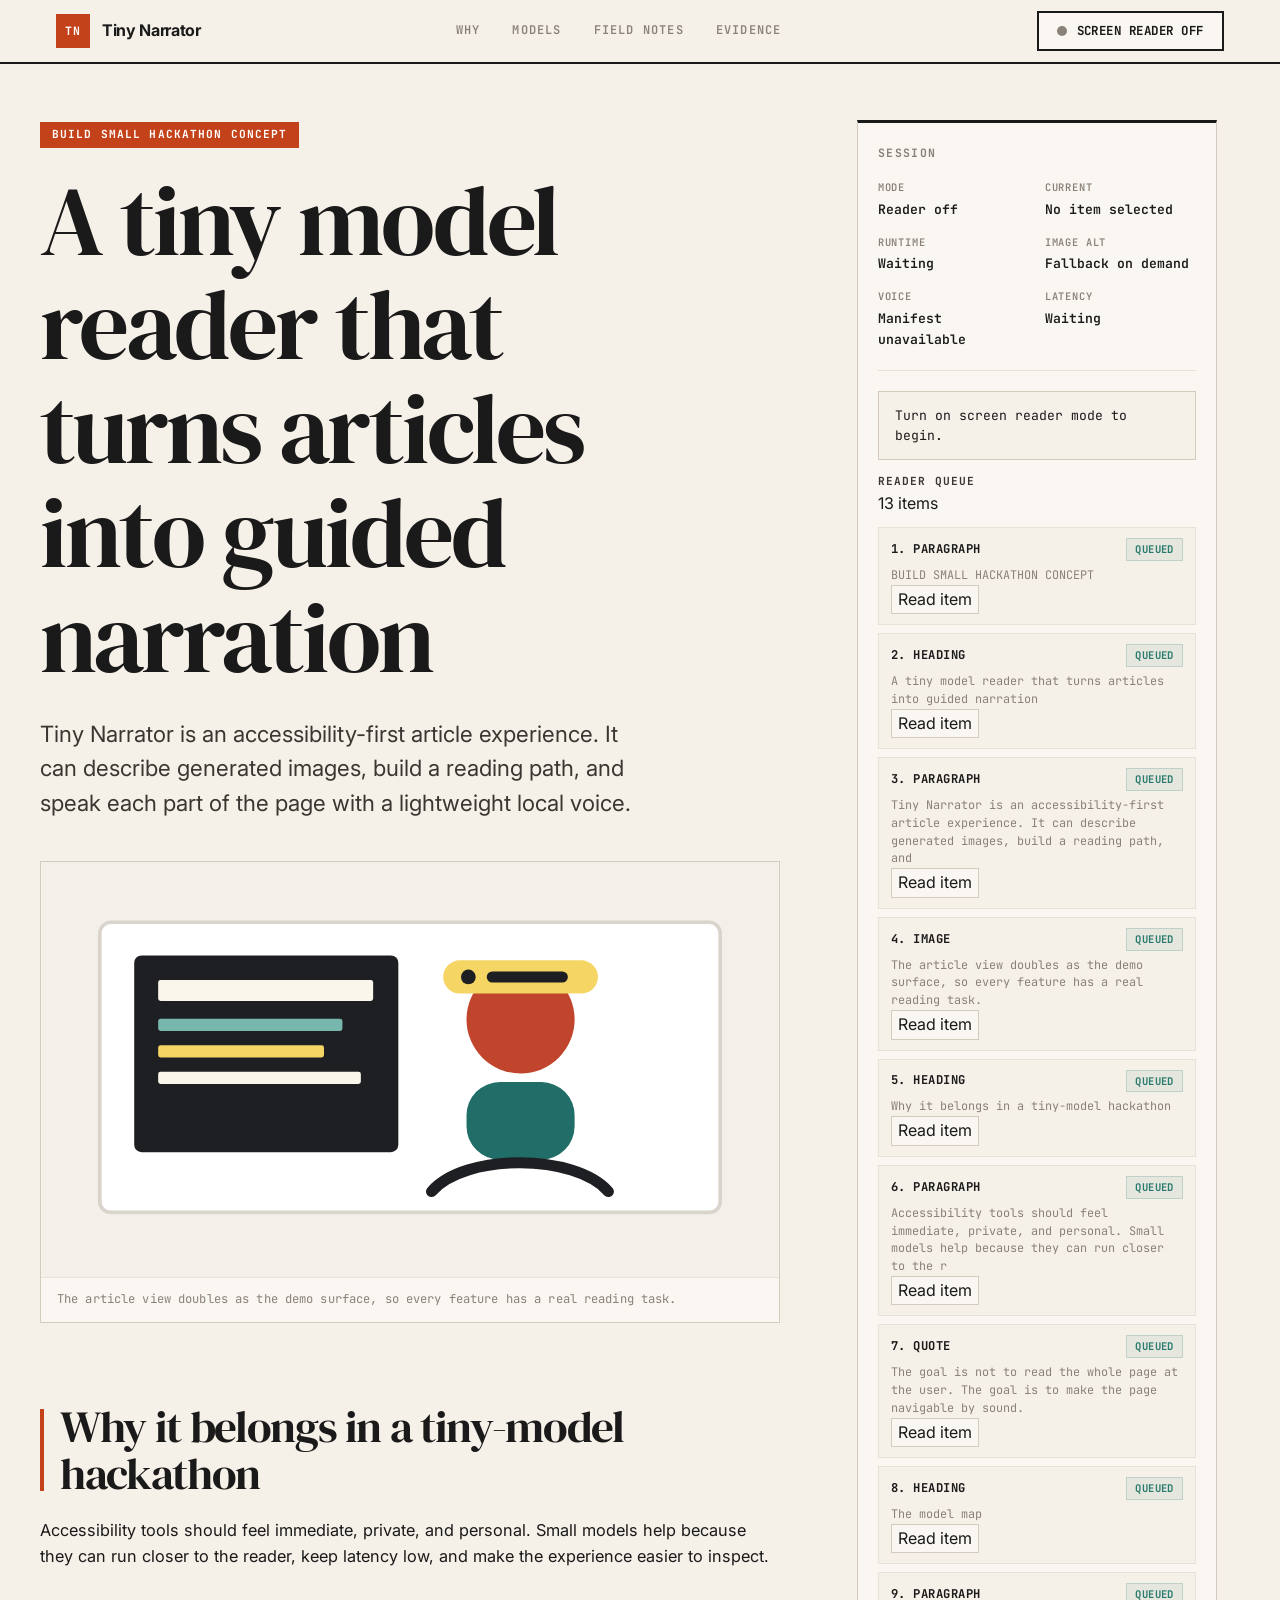
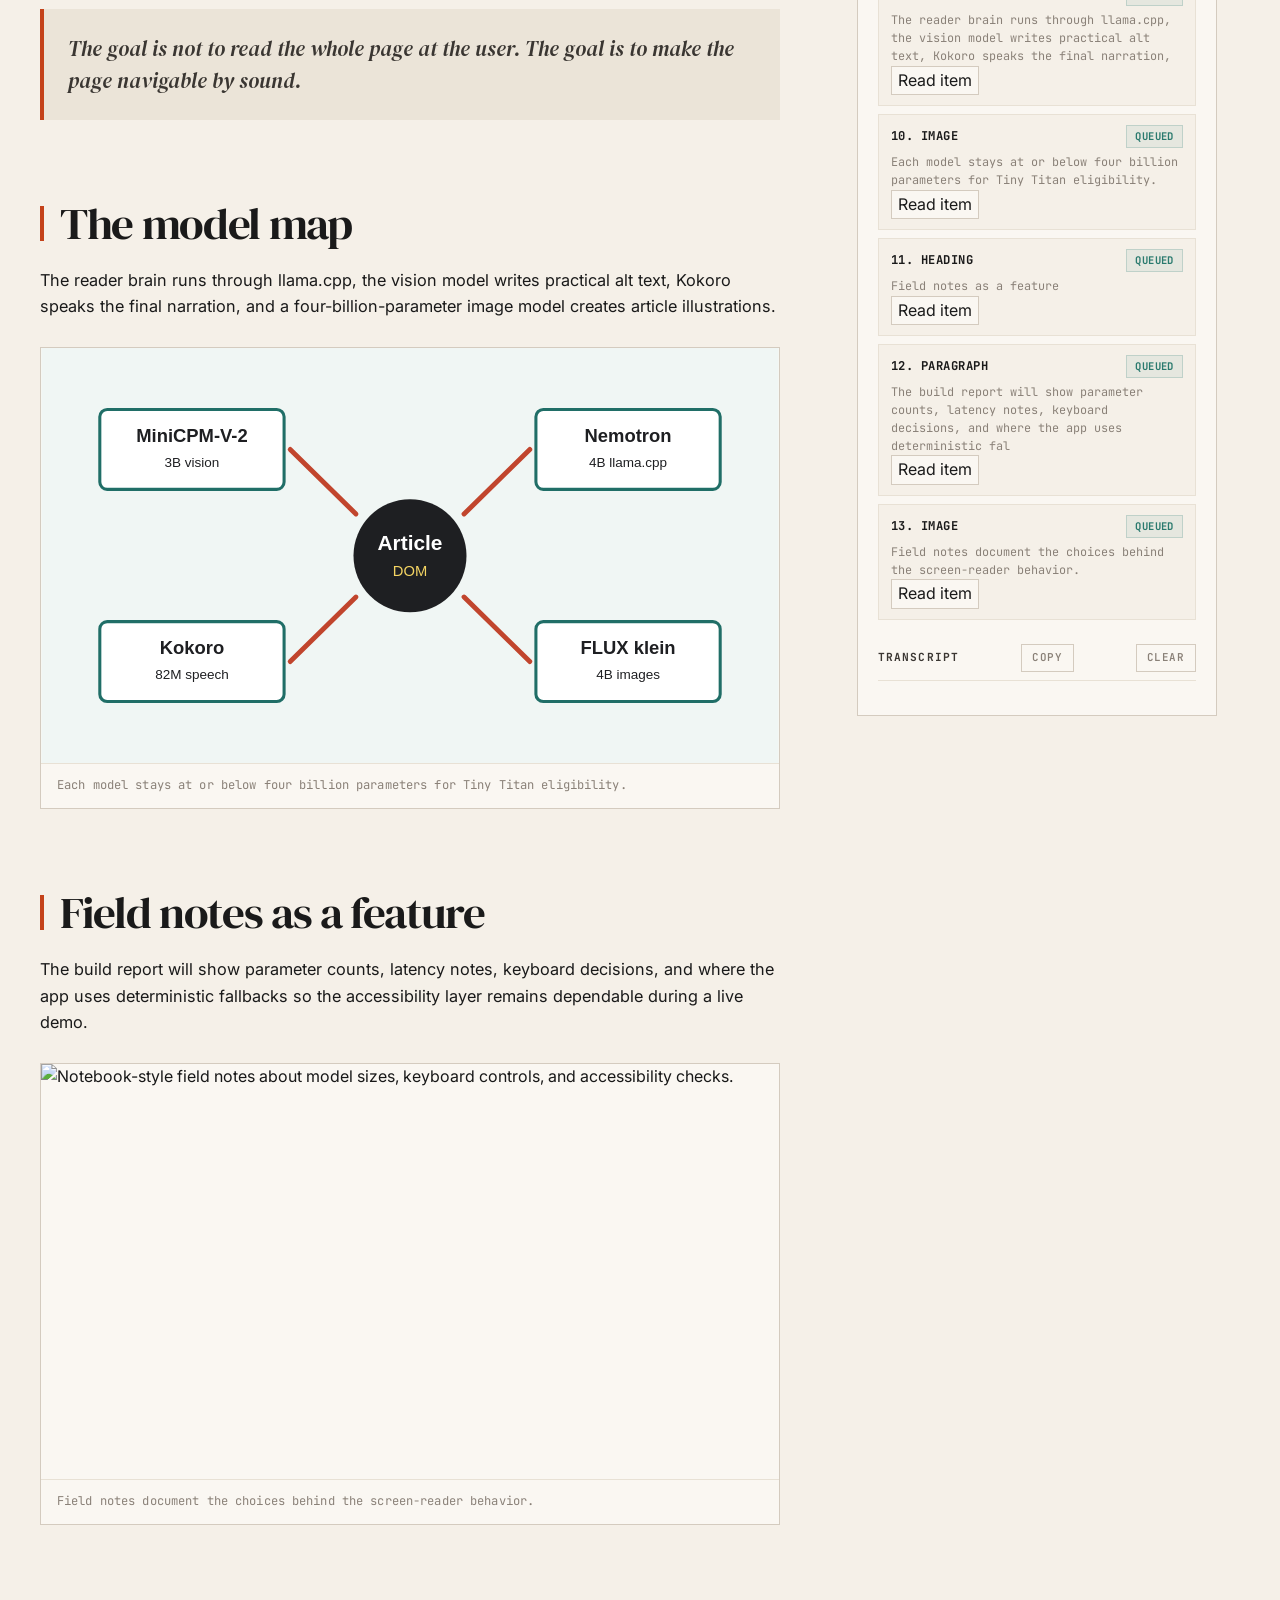
==== commit fdde5dee: "Move evidence panels to dedicated page Co-authored-by: Codex <codex@openai.com>" ====
--- a/static/index.html
+++ b/static/index.html
@@ -16,6 +16,7 @@
         <a href="#why">Why</a>
         <a href="#models">Models</a>
         <a href="#notes">Field Notes</a>
+        <a href="/evidence">Evidence</a>
       </nav>
       <button id="readerToggle" class="reader-toggle" type="button" aria-pressed="false">
         <span class="toggle-dot" aria-hidden="true"></span>
@@ -102,14 +103,6 @@
             <dd id="runtimeStatus">Waiting</dd>
           </div>
           <div>
-            <dt>Model Stack</dt>
-            <dd id="modelStatus">Loading</dd>
-          </div>
-          <div>
-            <dt>Readiness</dt>
-            <dd id="readinessStatus">Checking</dd>
-          </div>
-          <div>
             <dt>Image Alt</dt>
             <dd id="imageStatus">Waiting</dd>
           </div>
@@ -130,44 +123,12 @@
           <span id="readerQueueStatus">Loading</span>
         </div>
         <ol id="readerQueueList" class="runtime-list" aria-label="Semantic reader queue"></ol>
-        <ul id="runtimeStatusList" class="runtime-list" aria-label="Live model runtime status"></ul>
         <div class="history-header">
           <h3>Transcript</h3>
           <button id="copyTranscriptButton" type="button">Copy</button>
           <button id="clearTranscriptButton" type="button">Clear</button>
         </div>
         <ol id="transcriptLog" class="transcript-log" aria-label="Narration transcript"></ol>
-        <div class="demo-script-header">
-          <h3>Judge Runbook</h3>
-          <span id="demoScriptStatus">Loading</span>
-        </div>
-        <ol id="demoScriptList" class="demo-script-list" aria-label="Judge demo runbook"></ol>
-        <ul id="demoApiCheckList" class="demo-api-check-list" aria-label="Judge API evidence checks"></ul>
-        <div class="award-header">
-          <h3>Award Evidence</h3>
-        </div>
-        <ul id="awardEvidenceList" class="award-list" aria-label="Hackathon bonus evidence"></ul>
-        <div class="submission-header">
-          <h3>Submission Readiness</h3>
-          <span id="submissionReadinessStatus">Checking</span>
-          <button id="copyEvidenceButton" type="button">Copy Evidence</button>
-        </div>
-        <ul id="submissionReadinessList" class="award-list" aria-label="Submission readiness checks"></ul>
-        <div class="budget-header">
-          <h3>Model Budget</h3>
-          <span id="budgetStatus">Checking</span>
-        </div>
-        <ul id="modelBudgetList" class="budget-list" aria-label="Tiny Titan model budget"></ul>
-        <div class="runtime-header">
-          <h3>Runtime Plan</h3>
-          <span id="runtimeSetupStatus">Loading</span>
-        </div>
-        <ul id="runtimeSetupList" class="runtime-list" aria-label="Model runtime setup plan"></ul>
-        <div class="image-receipt-header">
-          <h3>Image Receipts</h3>
-          <span id="imageReceiptStatus">Loading</span>
-        </div>
-        <ul id="imageReceiptList" class="image-receipt-list" aria-label="Generated image provenance"></ul>
       </aside>
     </main>
 
--- a/static/app.css
+++ b/static/app.css
@@ -1,58 +1,66 @@
+@import url('https://fonts.googleapis.com/css2?family=DM+Serif+Display:ital@0;1&family=JetBrains+Mono:wght@400;600;700&family=Inter:wght@400;500;600;700&display=swap');
+
 :root {
   color-scheme: light;
-  --ink: #202124;
-  --muted: #62696f;
-  --paper: #fbfaf7;
-  --surface: #ffffff;
-  --line: #d8d3ca;
-  --accent: #1f6f68;
-  --accent-strong: #184d48;
-  --focus: #c5452c;
-  --shadow: 0 18px 45px rgba(32, 33, 36, 0.12);
-}
-
-* {
-  box-sizing: border-box;
-}
-
-html {
-  scroll-behavior: smooth;
-}
+  --ink: #1a1a1a;
+  --ink-soft: #3a3632;
+  --muted: #8a8178;
+  --paper: #f5f0e8;
+  --paper-deep: #ebe4d8;
+  --surface: #faf7f2;
+  --line: #d4cbbf;
+  --line-faint: #e8e1d5;
+  --accent: #c4421a;
+  --accent-hover: #a8350f;
+  --accent-glow: rgba(196, 66, 26, 0.08);
+  --teal: #2a7a6e;
+  --teal-soft: rgba(42, 122, 110, 0.08);
+  --focus: #c4421a;
+  --shadow-sm: 0 1px 3px rgba(26, 26, 26, 0.06);
+  --shadow-md: 0 8px 24px rgba(26, 26, 26, 0.08);
+  --serif: 'DM Serif Display', Georgia, 'Times New Roman', serif;
+  --sans: 'Inter', ui-sans-serif, system-ui, sans-serif;
+  --mono: 'JetBrains Mono', 'Cascadia Code', 'Fira Code', monospace;
+}
+
+* { box-sizing: border-box; }
+html { scroll-behavior: smooth; }
 
 body {
   margin: 0;
   background: var(--paper);
   color: var(--ink);
-  font-family: Inter, ui-sans-serif, system-ui, -apple-system, BlinkMacSystemFont, "Segoe UI", sans-serif;
-  line-height: 1.55;
-}
-
-button,
-input,
-select,
-output {
-  font: inherit;
-}
+  font-family: var(--sans);
+  line-height: 1.6;
+  -webkit-font-smoothing: antialiased;
+}
+
+button, input, select, output { font: inherit; }
 
 button {
   border: 1px solid var(--line);
   background: var(--surface);
   color: var(--ink);
   cursor: pointer;
-}
-
-button:hover {
-  border-color: var(--accent);
-}
+  transition: border-color 0.15s, background 0.15s, color 0.15s;
+}
+
+button:hover { border-color: var(--accent); }
 
 button:focus-visible,
 a:focus-visible,
 input:focus-visible,
 select:focus-visible {
-  outline: 3px solid var(--focus);
-  outline-offset: 3px;
-}
-
+  outline: 2px solid var(--focus);
+  outline-offset: 2px;
+}
+
+::selection {
+  background: var(--accent);
+  color: #fff;
+}
+
+/* ─── TOPBAR ─── */
 .topbar {
   position: sticky;
   top: 0;
@@ -61,146 +69,237 @@
   grid-template-columns: max-content 1fr max-content;
   align-items: center;
   gap: 24px;
-  min-height: 72px;
-  padding: 12px clamp(18px, 4vw, 48px);
-  border-bottom: 1px solid rgba(216, 211, 202, 0.88);
-  background: rgba(251, 250, 247, 0.92);
-  backdrop-filter: blur(16px);
+  min-height: 64px;
+  padding: 10px clamp(20px, 5vw, 56px);
+  border-bottom: 2px solid var(--ink);
+  background: var(--paper);
 }
 
 .brand {
   display: inline-flex;
   align-items: center;
-  gap: 10px;
+  gap: 12px;
   color: var(--ink);
-  font-weight: 750;
+  font-weight: 700;
   text-decoration: none;
+  letter-spacing: -0.02em;
 }
 
 .brand-mark {
   display: grid;
-  width: 38px;
-  height: 38px;
+  width: 34px;
+  height: 34px;
   place-items: center;
-  border-radius: 6px;
-  background: var(--ink);
-  color: var(--paper);
-  font-size: 0.82rem;
-  letter-spacing: 0;
+  background: var(--accent);
+  color: #fff;
+  font-family: var(--mono);
+  font-size: 0.72rem;
+  font-weight: 700;
+  letter-spacing: 0.05em;
 }
 
 .topnav {
   display: flex;
   justify-content: center;
-  gap: clamp(12px, 3vw, 28px);
+  gap: clamp(14px, 3vw, 32px);
 }
 
 .topnav a {
-  color: var(--muted);
-  font-size: 0.92rem;
-  font-weight: 650;
+  position: relative;
+  color: var(--muted);
+  font-family: var(--mono);
+  font-size: 0.75rem;
+  font-weight: 600;
   text-decoration: none;
-}
-
-.topnav a:hover {
-  color: var(--accent-strong);
-}
+  text-transform: uppercase;
+  letter-spacing: 0.1em;
+  transition: color 0.15s;
+}
+
+.topnav a::after {
+  content: '';
+  position: absolute;
+  bottom: -4px;
+  left: 0;
+  width: 0;
+  height: 2px;
+  background: var(--accent);
+  transition: width 0.2s;
+}
+
+.topnav a:hover { color: var(--ink); }
+.topnav a:hover::after { width: 100%; }
 
 .reader-toggle {
   display: inline-flex;
   align-items: center;
   justify-content: center;
-  min-width: 174px;
-  min-height: 42px;
+  min-width: 180px;
+  min-height: 40px;
   gap: 10px;
+  border: 2px solid var(--ink);
+  padding: 0 18px;
+  font-family: var(--mono);
+  font-size: 0.78rem;
+  font-weight: 700;
+  text-transform: uppercase;
+  letter-spacing: 0.04em;
+}
+
+.toggle-dot {
+  width: 10px;
+  height: 10px;
   border-radius: 999px;
-  padding: 0 16px;
-  font-weight: 700;
-}
-
-.toggle-dot {
-  width: 12px;
-  height: 12px;
-  border-radius: 999px;
-  background: #8b949e;
+  background: var(--muted);
+  transition: background 0.2s;
 }
 
 .reader-toggle[aria-pressed="true"] {
-  border-color: var(--accent);
-  background: var(--accent);
-  color: white;
+  background: var(--ink);
+  color: var(--paper);
+  border-color: var(--ink);
 }
 
 .reader-toggle[aria-pressed="true"] .toggle-dot {
-  background: #f4d35e;
-}
-
+  background: #5eea8d;
+  box-shadow: 0 0 8px rgba(94, 234, 141, 0.5);
+}
+
+/* ─── MAIN GRID ─── */
 .article-shell {
   display: grid;
-  grid-template-columns: minmax(0, 760px) minmax(260px, 340px);
-  gap: clamp(28px, 5vw, 64px);
-  width: min(1180px, calc(100% - 36px));
-  margin: 46px auto 130px;
+  grid-template-columns: minmax(0, 740px) minmax(280px, 360px);
+  gap: clamp(32px, 6vw, 80px);
+  width: min(1200px, calc(100% - 40px));
+  margin: 56px auto 140px;
   align-items: start;
 }
 
-.article {
-  min-width: 0;
-}
-
+.article { min-width: 0; }
+
+.evidence-shell {
+  display: grid;
+  gap: 28px;
+  width: min(1040px, calc(100% - 40px));
+  margin: 56px auto 120px;
+}
+
+.evidence-hero {
+  padding-bottom: 12px;
+  border-bottom: 2px solid var(--ink);
+}
+
+.evidence-hero h1 {
+  max-width: 12ch;
+}
+
+.evidence-section {
+  border: 1px solid var(--line);
+  border-top: 3px solid var(--ink);
+  background: var(--surface);
+  padding: 22px 20px;
+}
+
+.evidence-section h2 {
+  margin: 0;
+  padding: 0;
+  font-family: var(--mono);
+  font-size: 0.72rem;
+  font-weight: 700;
+  text-transform: uppercase;
+  letter-spacing: 0.12em;
+  color: var(--ink-soft);
+}
+
+.evidence-section h2::before { display: none; }
+
+.evidence-link {
+  color: var(--ink);
+  text-decoration: none;
+}
+
+.evidence-link:hover {
+  border-color: var(--accent);
+}
+
+/* ─── ARTICLE TYPOGRAPHY ─── */
 .kicker {
-  margin: 0 0 14px;
-  color: var(--accent-strong);
-  font-size: 0.88rem;
-  font-weight: 800;
-  letter-spacing: 0;
-  text-transform: uppercase;
-}
-
-h1,
+  display: inline-block;
+  margin: 0 0 20px;
+  padding: 4px 12px;
+  background: var(--accent);
+  color: #fff;
+  font-family: var(--mono);
+  font-size: 0.7rem;
+  font-weight: 700;
+  letter-spacing: 0.1em;
+  text-transform: uppercase;
+}
+
+h1, h2 { line-height: 1.05; letter-spacing: -0.03em; }
+
+h1 {
+  max-width: 13ch;
+  margin: 0;
+  font-family: var(--serif);
+  font-size: clamp(3.2rem, 9vw, 6.2rem);
+  font-weight: 400;
+  font-style: normal;
+}
+
 h2 {
-  line-height: 1.08;
-  letter-spacing: 0;
-}
-
-h1 {
-  max-width: 11ch;
-  margin: 0;
-  font-family: Georgia, "Times New Roman", serif;
-  font-size: clamp(3.4rem, 10vw, 6.7rem);
-  font-weight: 540;
-}
-
-h2 {
-  margin: 72px 0 16px;
-  font-size: clamp(1.8rem, 3.6vw, 3rem);
+  position: relative;
+  margin: 80px 0 20px;
+  padding-left: 20px;
+  font-family: var(--serif);
+  font-size: clamp(1.8rem, 3.6vw, 2.8rem);
+  font-weight: 400;
+}
+
+h2::before {
+  content: '';
+  position: absolute;
+  left: 0;
+  top: 6px;
+  bottom: 6px;
+  width: 4px;
+  background: var(--accent);
 }
 
 .dek {
-  max-width: 680px;
-  margin: 24px 0 34px;
-  color: #3d4247;
-  font-size: clamp(1.18rem, 2.4vw, 1.5rem);
-}
-
-p,
-blockquote,
-figcaption {
-  font-size: 1.05rem;
-}
+  max-width: 620px;
+  margin: 28px 0 40px;
+  color: var(--ink-soft);
+  font-size: clamp(1.15rem, 2.2vw, 1.4rem);
+  line-height: 1.55;
+}
+
+p, blockquote, figcaption { font-size: 1.02rem; }
 
 blockquote {
-  margin: 32px 0;
-  padding: 0 0 0 24px;
-  border-left: 5px solid var(--accent);
-  color: #33383c;
-  font-size: 1.35rem;
-  font-family: Georgia, "Times New Roman", serif;
-}
-
-figure {
-  margin: 0;
-}
+  position: relative;
+  margin: 40px 0;
+  padding: 24px 28px;
+  background: var(--paper-deep);
+  border-left: none;
+  font-family: var(--serif);
+  font-size: 1.3rem;
+  font-style: italic;
+  color: var(--ink-soft);
+  line-height: 1.5;
+}
+
+blockquote::before {
+  content: '';
+  position: absolute;
+  left: 0;
+  top: 0;
+  bottom: 0;
+  width: 4px;
+  background: var(--accent);
+}
+
+figure { margin: 0; }
 
 img {
   display: block;
@@ -211,9 +310,7 @@
 .inline-figure {
   overflow: hidden;
   border: 1px solid var(--line);
-  border-radius: 8px;
   background: var(--surface);
-  box-shadow: var(--shadow);
 }
 
 .hero-figure img,
@@ -221,106 +318,126 @@
   width: 100%;
   aspect-ratio: 16 / 9;
   object-fit: cover;
+  filter: contrast(1.02) saturate(0.95);
 }
 
 figcaption {
-  padding: 14px 16px 16px;
-  color: var(--muted);
-}
-
-.inline-figure {
-  margin-top: 24px;
-  box-shadow: none;
-}
-
+  padding: 12px 16px 14px;
+  color: var(--muted);
+  font-family: var(--mono);
+  font-size: 0.76rem;
+  letter-spacing: 0.01em;
+  line-height: 1.5;
+  border-top: 1px solid var(--line-faint);
+}
+
+.inline-figure { margin-top: 28px; }
+
+/* ─── STATUS PANEL / SIDEBAR ─── */
 .status-panel {
   position: sticky;
-  top: 96px;
-  border-left: 1px solid var(--line);
-  padding-left: 24px;
+  top: 88px;
+  border: 1px solid var(--line);
+  border-top: 3px solid var(--ink);
+  background: var(--surface);
+  padding: 24px 20px;
 }
 
 .status-panel h2 {
-  margin: 0 0 18px;
-  font-size: 1rem;
-  text-transform: uppercase;
-}
+  margin: 0 0 20px;
+  padding: 0;
+  font-family: var(--mono);
+  font-size: 0.72rem;
+  font-weight: 700;
+  text-transform: uppercase;
+  letter-spacing: 0.12em;
+  color: var(--muted);
+}
+
+.status-panel h2::before { display: none; }
 
 .status-panel h3 {
   margin: 0;
-  font-size: 0.86rem;
-  text-transform: uppercase;
+  font-family: var(--mono);
+  font-size: 0.7rem;
+  font-weight: 700;
+  text-transform: uppercase;
+  letter-spacing: 0.1em;
+  color: var(--ink-soft);
 }
 
 dl {
   display: grid;
-  gap: 12px;
+  grid-template-columns: 1fr 1fr;
+  gap: 14px 16px;
   margin: 0;
+  padding-bottom: 20px;
+  border-bottom: 1px solid var(--line-faint);
 }
 
 dt {
   color: var(--muted);
-  font-size: 0.78rem;
-  font-weight: 800;
-  text-transform: uppercase;
+  font-family: var(--mono);
+  font-size: 0.65rem;
+  font-weight: 600;
+  text-transform: uppercase;
+  letter-spacing: 0.08em;
 }
 
 dd {
-  margin: 2px 0 0;
-  font-weight: 650;
+  margin: 3px 0 0;
+  font-family: var(--mono);
+  font-size: 0.82rem;
+  font-weight: 600;
+  color: var(--ink);
+  word-break: break-word;
 }
 
 .live-narration {
-  margin-top: 22px;
-  padding: 16px;
+  margin-top: 20px;
+  padding: 14px 16px;
   border: 1px solid var(--line);
-  border-radius: 8px;
-  background: var(--surface);
-}
-
-.history-header {
-  display: grid;
-  grid-template-columns: 1fr max-content max-content;
-  gap: 8px;
-  align-items: center;
-  margin-top: 22px;
-}
-
+  background: var(--paper);
+  font-family: var(--mono);
+  font-size: 0.82rem;
+  line-height: 1.5;
+}
+
+/* ─── PANEL SECTIONS ─── */
+.history-header,
 .award-header,
-.demo-script-header {
-  margin-top: 22px;
-}
-
-.demo-script-header {
-  display: flex;
-  align-items: center;
-  justify-content: space-between;
-  gap: 10px;
-}
-
-.submission-header {
-  display: flex;
-  align-items: center;
-  justify-content: space-between;
-  gap: 10px;
-  margin-top: 22px;
-}
-
+.demo-script-header,
+.submission-header,
 .budget-header,
+.runtime-header,
 .image-receipt-header {
   display: flex;
   align-items: center;
   justify-content: space-between;
-  gap: 10px;
-  margin-top: 22px;
-}
-
-.runtime-header {
-  display: flex;
-  align-items: center;
-  justify-content: space-between;
-  gap: 10px;
-  margin-top: 22px;
+  gap: 8px;
+  margin-top: 24px;
+  padding-bottom: 8px;
+  border-bottom: 1px solid var(--line-faint);
+}
+
+.history-header button,
+.submission-header button {
+  min-height: 28px;
+  border: 1px solid var(--line);
+  padding: 0 10px;
+  font-family: var(--mono);
+  font-size: 0.68rem;
+  font-weight: 600;
+  text-transform: uppercase;
+  letter-spacing: 0.06em;
+  color: var(--muted);
+  background: transparent;
+}
+
+.history-header button:hover,
+.submission-header button:hover {
+  color: var(--accent);
+  border-color: var(--accent);
 }
 
 .budget-header span,
@@ -328,37 +445,29 @@
 .image-receipt-header span,
 .submission-header span,
 .demo-script-header span {
-  color: var(--accent-strong);
-  font-size: 0.76rem;
-  font-weight: 850;
-  text-transform: uppercase;
-}
-
-.history-header button,
-.submission-header button {
-  min-height: 34px;
-  border-radius: 6px;
-  padding: 0 10px;
-  color: var(--muted);
-  font-size: 0.82rem;
-  font-weight: 750;
-}
-
+  font-family: var(--mono);
+  font-size: 0.68rem;
+  font-weight: 700;
+  text-transform: uppercase;
+  letter-spacing: 0.06em;
+  color: var(--teal);
+}
+
+/* ─── TRANSCRIPT ─── */
 .transcript-log {
   display: grid;
-  gap: 10px;
-  max-height: 340px;
-  margin: 12px 0 0;
+  gap: 8px;
+  max-height: 320px;
+  margin: 10px 0 0;
   padding: 0;
   overflow: auto;
   list-style: none;
 }
 
 .transcript-log li {
-  border: 1px solid var(--line);
-  border-radius: 8px;
+  border: 1px solid var(--line-faint);
   padding: 10px 12px;
-  background: var(--surface);
+  background: var(--paper);
 }
 
 .transcript-meta {
@@ -366,240 +475,206 @@
   justify-content: space-between;
   gap: 8px;
   color: var(--muted);
-  font-size: 0.75rem;
-  font-weight: 800;
-  text-transform: uppercase;
+  font-family: var(--mono);
+  font-size: 0.66rem;
+  font-weight: 600;
+  text-transform: uppercase;
+  letter-spacing: 0.06em;
 }
 
 .transcript-text {
   margin: 6px 0 0;
-  font-size: 0.92rem;
-}
-
-.award-list {
+  font-size: 0.88rem;
+  line-height: 1.5;
+}
+
+/* ─── AWARD / DEMO / BULLET LISTS ─── */
+.award-list,
+.demo-script-list,
+.demo-api-check-list,
+.budget-list,
+.runtime-list,
+.image-receipt-list {
   display: grid;
-  gap: 10px;
-  margin: 12px 0 0;
+  gap: 8px;
+  margin: 10px 0 0;
   padding: 0;
   list-style: none;
 }
 
-.demo-script-list {
-  display: grid;
-  gap: 10px;
-  margin: 12px 0 0;
-  padding-left: 20px;
-}
-
-.demo-api-check-list {
-  display: grid;
-  gap: 8px;
-  margin: 12px 0 0;
-  padding: 0;
-  list-style: none;
-}
-
-.award-list li {
-  border: 1px solid var(--line);
-  border-radius: 8px;
+.demo-script-list { padding-left: 0; }
+
+.award-list li,
+.demo-script-list li,
+.budget-list li,
+.runtime-list li,
+.image-receipt-list li {
+  border: 1px solid var(--line-faint);
   padding: 10px 12px;
-  background: var(--surface);
-}
-
-.demo-script-list li {
-  border: 1px solid var(--line);
-  border-radius: 8px;
-  padding: 10px 12px;
-  background: var(--surface);
-}
-
-.demo-script-title {
-  display: flex;
-  align-items: center;
-  justify-content: space-between;
-  gap: 8px;
-  font-size: 0.82rem;
-  font-weight: 850;
-  text-transform: uppercase;
-}
-
-.demo-script-title span:last-child {
-  border-radius: 999px;
-  background: rgba(31, 111, 104, 0.12);
-  color: var(--accent-strong);
-  padding: 2px 8px;
-  font-size: 0.7rem;
-}
-
-.demo-script-list p {
-  margin: 6px 0 0;
-  color: var(--muted);
-  font-size: 0.82rem;
+  background: var(--paper);
 }
 
 .demo-api-check-list li {
   display: grid;
   grid-template-columns: auto 1fr;
   gap: 4px 8px;
-  border: 1px solid var(--line);
-  border-radius: 8px;
-  padding: 9px 10px;
-  background: var(--surface);
-}
-
-.demo-api-check-list span {
-  color: var(--accent-strong);
-  font-size: 0.74rem;
-  font-weight: 850;
-}
-
-.demo-api-check-list code {
-  overflow-wrap: anywhere;
-  font-size: 0.78rem;
-}
-
-.demo-api-check-list p {
-  grid-column: 1 / -1;
-  margin: 0;
-  color: var(--muted);
-  font-size: 0.78rem;
-}
-
-.demo-api-command {
-  grid-column: 1 / -1;
-  display: block;
-  padding: 8px;
-  border-radius: 6px;
-  background: #f7f3ee;
-  color: var(--ink);
-  white-space: normal;
-}
-
-.budget-list {
-  display: grid;
-  gap: 8px;
-  margin: 12px 0 0;
-  padding: 0;
-  list-style: none;
-}
-
-.runtime-list {
-  display: grid;
-  gap: 8px;
-  margin: 12px 0 0;
-  padding: 0;
-  list-style: none;
-}
-
-.image-receipt-list {
-  display: grid;
-  gap: 8px;
-  margin: 12px 0 0;
-  padding: 0;
-  list-style: none;
-}
-
-.budget-list li,
-.runtime-list li,
-.image-receipt-list li {
-  border: 1px solid var(--line);
-  border-radius: 8px;
+  border: 1px solid var(--line-faint);
   padding: 10px 12px;
-  background: var(--surface);
-}
-
+  background: var(--paper);
+}
+
+.demo-script-title,
 .budget-row,
 .runtime-row,
-.image-receipt-row {
-  display: flex;
-  align-items: center;
-  justify-content: space-between;
-  gap: 8px;
-  font-size: 0.82rem;
-  font-weight: 850;
-  text-transform: uppercase;
-}
-
-.budget-pill,
-.runtime-pill,
-.image-receipt-pill {
-  border-radius: 999px;
-  background: rgba(197, 69, 44, 0.12);
-  color: var(--focus);
-  padding: 2px 8px;
-  font-size: 0.7rem;
-}
-
-.runtime-pill {
-  background: rgba(31, 111, 104, 0.12);
-  color: var(--accent-strong);
-}
-
-.image-receipt-pill {
-  background: rgba(244, 211, 94, 0.22);
-  color: #6f4b00;
-}
-
-.budget-list p,
-.runtime-list p,
-.image-receipt-list p {
-  margin: 6px 0 0;
-  color: var(--muted);
-  font-size: 0.78rem;
-  overflow-wrap: anywhere;
-}
-
+.image-receipt-row,
 .award-title {
   display: flex;
   align-items: center;
   justify-content: space-between;
   gap: 8px;
-  font-size: 0.82rem;
-  font-weight: 850;
-  text-transform: uppercase;
+  font-family: var(--mono);
+  font-size: 0.76rem;
+  font-weight: 700;
+  text-transform: uppercase;
+  letter-spacing: 0.04em;
+}
+
+.budget-pill,
+.runtime-pill,
+.image-receipt-pill {
+  font-family: var(--mono);
+  font-size: 0.66rem;
+  font-weight: 700;
+  padding: 2px 8px;
+  letter-spacing: 0.04em;
+}
+
+.budget-pill {
+  background: var(--accent-glow);
+  color: var(--accent);
+  border: 1px solid rgba(196, 66, 26, 0.2);
+}
+
+.runtime-pill {
+  background: var(--teal-soft);
+  color: var(--teal);
+  border: 1px solid rgba(42, 122, 110, 0.2);
+}
+
+.image-receipt-pill {
+  background: rgba(180, 150, 60, 0.1);
+  color: #7a6520;
+  border: 1px solid rgba(180, 150, 60, 0.2);
 }
 
 .award-status {
-  border-radius: 999px;
-  background: rgba(31, 111, 104, 0.12);
-  color: var(--accent-strong);
+  font-family: var(--mono);
+  font-size: 0.66rem;
+  font-weight: 700;
   padding: 2px 8px;
-  font-size: 0.7rem;
+  background: var(--teal-soft);
+  color: var(--teal);
+  border: 1px solid rgba(42, 122, 110, 0.2);
+}
+
+.demo-script-title span:last-child {
+  font-family: var(--mono);
+  font-size: 0.66rem;
+  font-weight: 700;
+  padding: 2px 8px;
+  background: var(--teal-soft);
+  color: var(--teal);
+  border: 1px solid rgba(42, 122, 110, 0.2);
+}
+
+.demo-script-list p,
+.budget-list p,
+.runtime-list p,
+.image-receipt-list p {
+  margin: 6px 0 0;
+  color: var(--muted);
+  font-family: var(--mono);
+  font-size: 0.74rem;
+  line-height: 1.5;
+  overflow-wrap: anywhere;
 }
 
 .award-evidence {
   margin: 6px 0 0;
   color: var(--muted);
-  font-size: 0.88rem;
-}
-
+  font-size: 0.84rem;
+  line-height: 1.5;
+}
+
+.demo-api-check-list span {
+  font-family: var(--mono);
+  color: var(--accent);
+  font-size: 0.7rem;
+  font-weight: 700;
+}
+
+.demo-api-check-list code {
+  font-family: var(--mono);
+  font-size: 0.74rem;
+  overflow-wrap: anywhere;
+}
+
+.demo-api-check-list p {
+  grid-column: 1 / -1;
+  margin: 0;
+  color: var(--muted);
+  font-family: var(--mono);
+  font-size: 0.74rem;
+}
+
+.demo-api-command {
+  grid-column: 1 / -1;
+  display: block;
+  padding: 8px 10px;
+  background: var(--ink);
+  color: #c8e6c9;
+  font-family: var(--mono);
+  font-size: 0.72rem;
+  white-space: normal;
+  line-height: 1.5;
+}
+
+/* ─── READER BAR ─── */
 .reader-bar {
   position: fixed;
-  right: clamp(14px, 3vw, 32px);
-  bottom: clamp(14px, 3vw, 32px);
-  left: clamp(14px, 3vw, 32px);
+  bottom: clamp(16px, 3vw, 36px);
+  left: 50%;
+  transform: translateX(-50%);
   z-index: 30;
   display: flex;
   align-items: center;
   justify-content: center;
-  gap: 10px;
-  min-height: 72px;
-  padding: 12px;
+  gap: 8px;
+  width: min(800px, calc(100% - 32px));
+  min-height: 64px;
+  padding: 10px 16px;
+  border: 2px solid var(--ink);
+  background: var(--surface);
+  box-shadow: 4px 4px 0 var(--ink);
+}
+
+.reader-bar[hidden] { display: none; }
+
+.reader-bar button {
+  min-width: 80px;
+  min-height: 40px;
   border: 1px solid var(--line);
-  border-radius: 8px;
-  background: rgba(255, 255, 255, 0.96);
-  box-shadow: var(--shadow);
-}
-
-.reader-bar[hidden] {
-  display: none;
-}
-
-.reader-bar button {
-  min-width: 88px;
-  min-height: 42px;
-  border-radius: 6px;
-  font-weight: 750;
+  font-family: var(--mono);
+  font-size: 0.76rem;
+  font-weight: 700;
+  text-transform: uppercase;
+  letter-spacing: 0.06em;
+}
+
+.reader-bar button:hover {
+  background: var(--ink);
+  color: var(--paper);
+  border-color: var(--ink);
 }
 
 .reader-bar label {
@@ -607,39 +682,48 @@
   align-items: center;
   gap: 8px;
   color: var(--muted);
-  font-size: 0.92rem;
-  font-weight: 750;
+  font-family: var(--mono);
+  font-size: 0.76rem;
+  font-weight: 600;
+  text-transform: uppercase;
+  letter-spacing: 0.04em;
 }
 
 .reader-bar select {
-  min-height: 42px;
+  min-height: 40px;
   border: 1px solid var(--line);
-  border-radius: 6px;
   background: var(--surface);
   color: var(--ink);
+  font-family: var(--mono);
+  font-size: 0.76rem;
   padding: 0 10px;
 }
 
 .reader-bar output {
   min-width: 48px;
+  font-family: var(--mono);
+  font-weight: 700;
+  font-size: 0.82rem;
   color: var(--ink);
-  font-weight: 750;
-}
-
+}
+
+/* ─── SPEAKABLE / READER ACTIVE ─── */
 .speakable {
-  scroll-margin: 112px;
+  scroll-margin: 100px;
+  transition: background 0.2s, outline-color 0.2s;
 }
 
 .reader-active {
-  outline: 4px solid var(--focus);
-  outline-offset: 8px;
-  background: rgba(197, 69, 44, 0.05);
-}
-
+  outline: 3px solid var(--accent);
+  outline-offset: 6px;
+  background: var(--accent-glow);
+}
+
+/* ─── RESPONSIVE ─── */
 @media (max-width: 900px) {
   .topbar {
     grid-template-columns: 1fr;
-    gap: 12px;
+    gap: 10px;
   }
 
   .topnav {
@@ -647,33 +731,31 @@
     overflow-x: auto;
   }
 
-  .reader-toggle {
-    width: 100%;
-  }
+  .reader-toggle { width: 100%; }
 
   .article-shell {
     grid-template-columns: 1fr;
   }
 
   h1 {
-    max-width: 12ch;
-    font-size: clamp(3rem, 17vw, 5rem);
+    max-width: 14ch;
+    font-size: clamp(2.8rem, 15vw, 4.5rem);
   }
 
   .status-panel {
     position: static;
-    border-left: 0;
-    border-top: 1px solid var(--line);
-    padding: 24px 0 0;
+    border-top: 3px solid var(--ink);
   }
 
   .reader-bar {
     flex-wrap: wrap;
     justify-content: flex-start;
+    box-shadow: 3px 3px 0 var(--ink);
+    width: calc(100% - 32px);
   }
 
   .reader-bar button {
-    min-width: 76px;
+    min-width: 70px;
     flex: 1 1 28%;
   }
 }
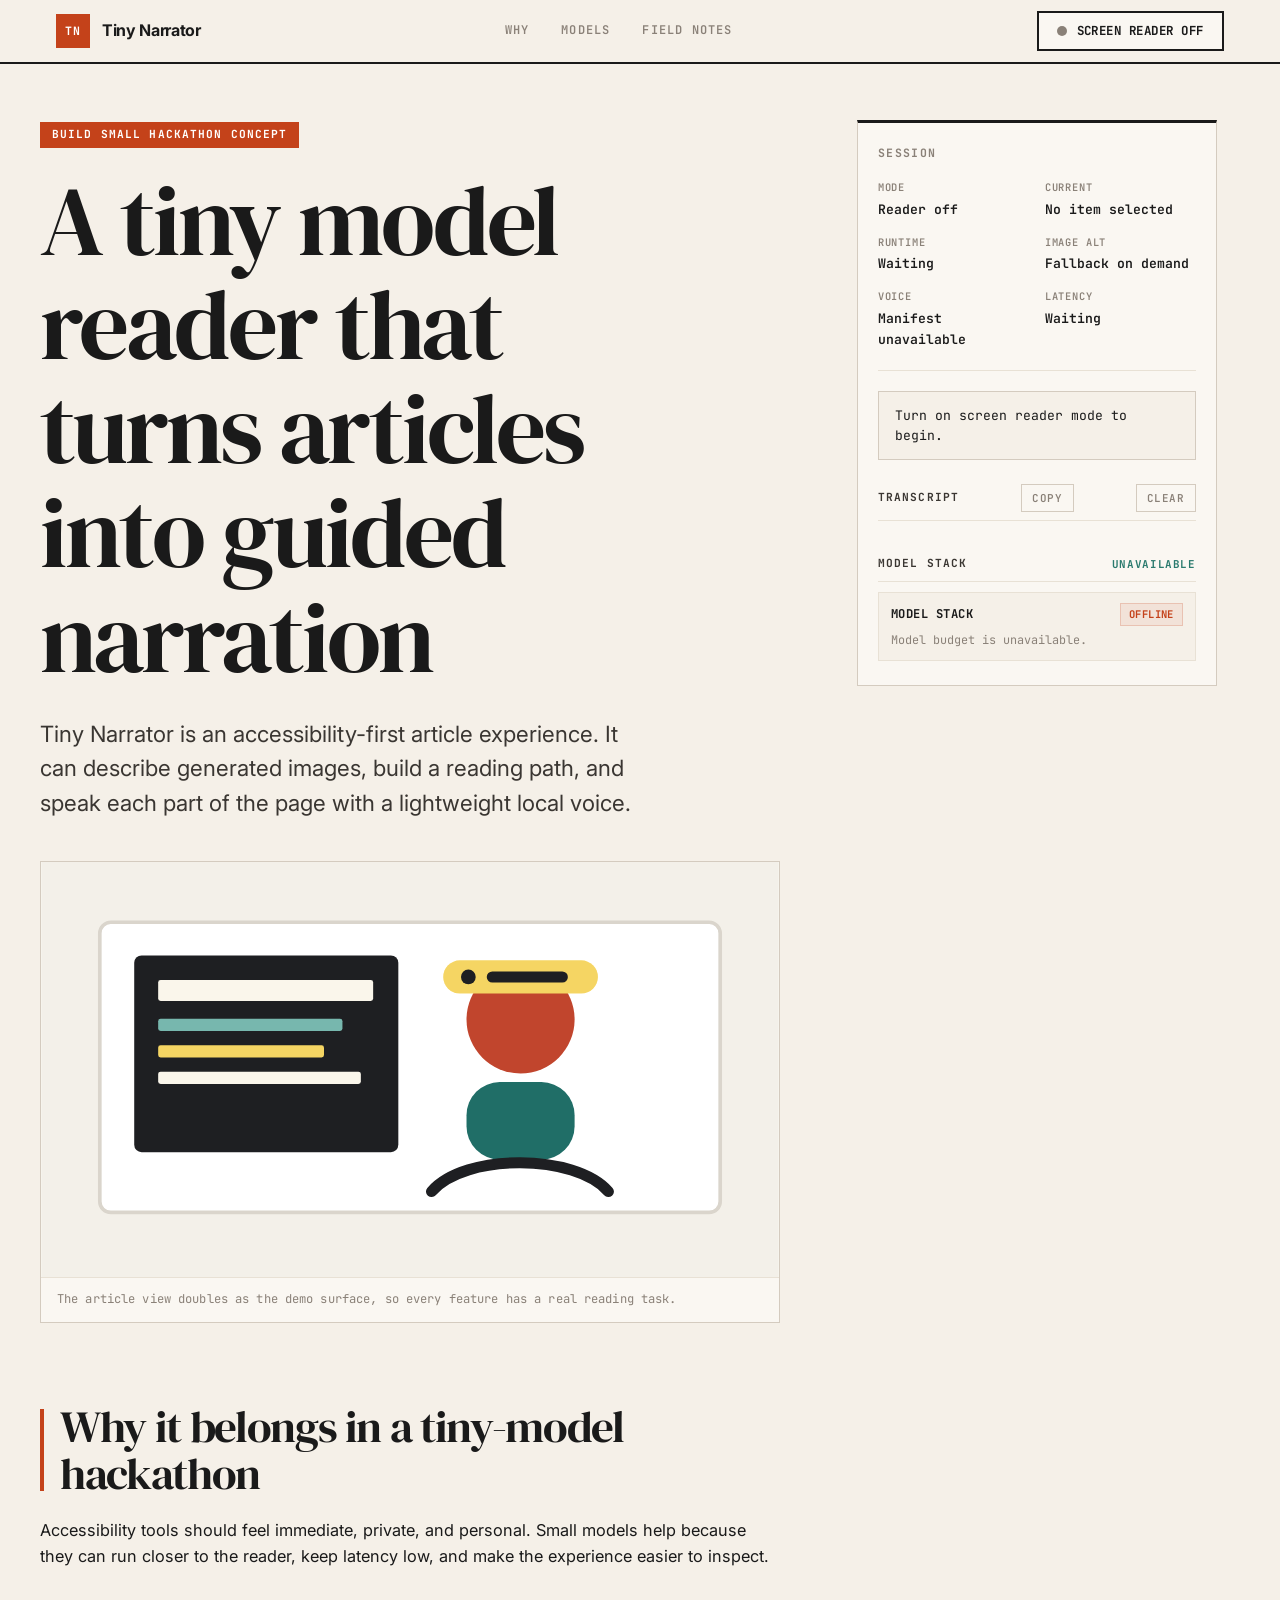
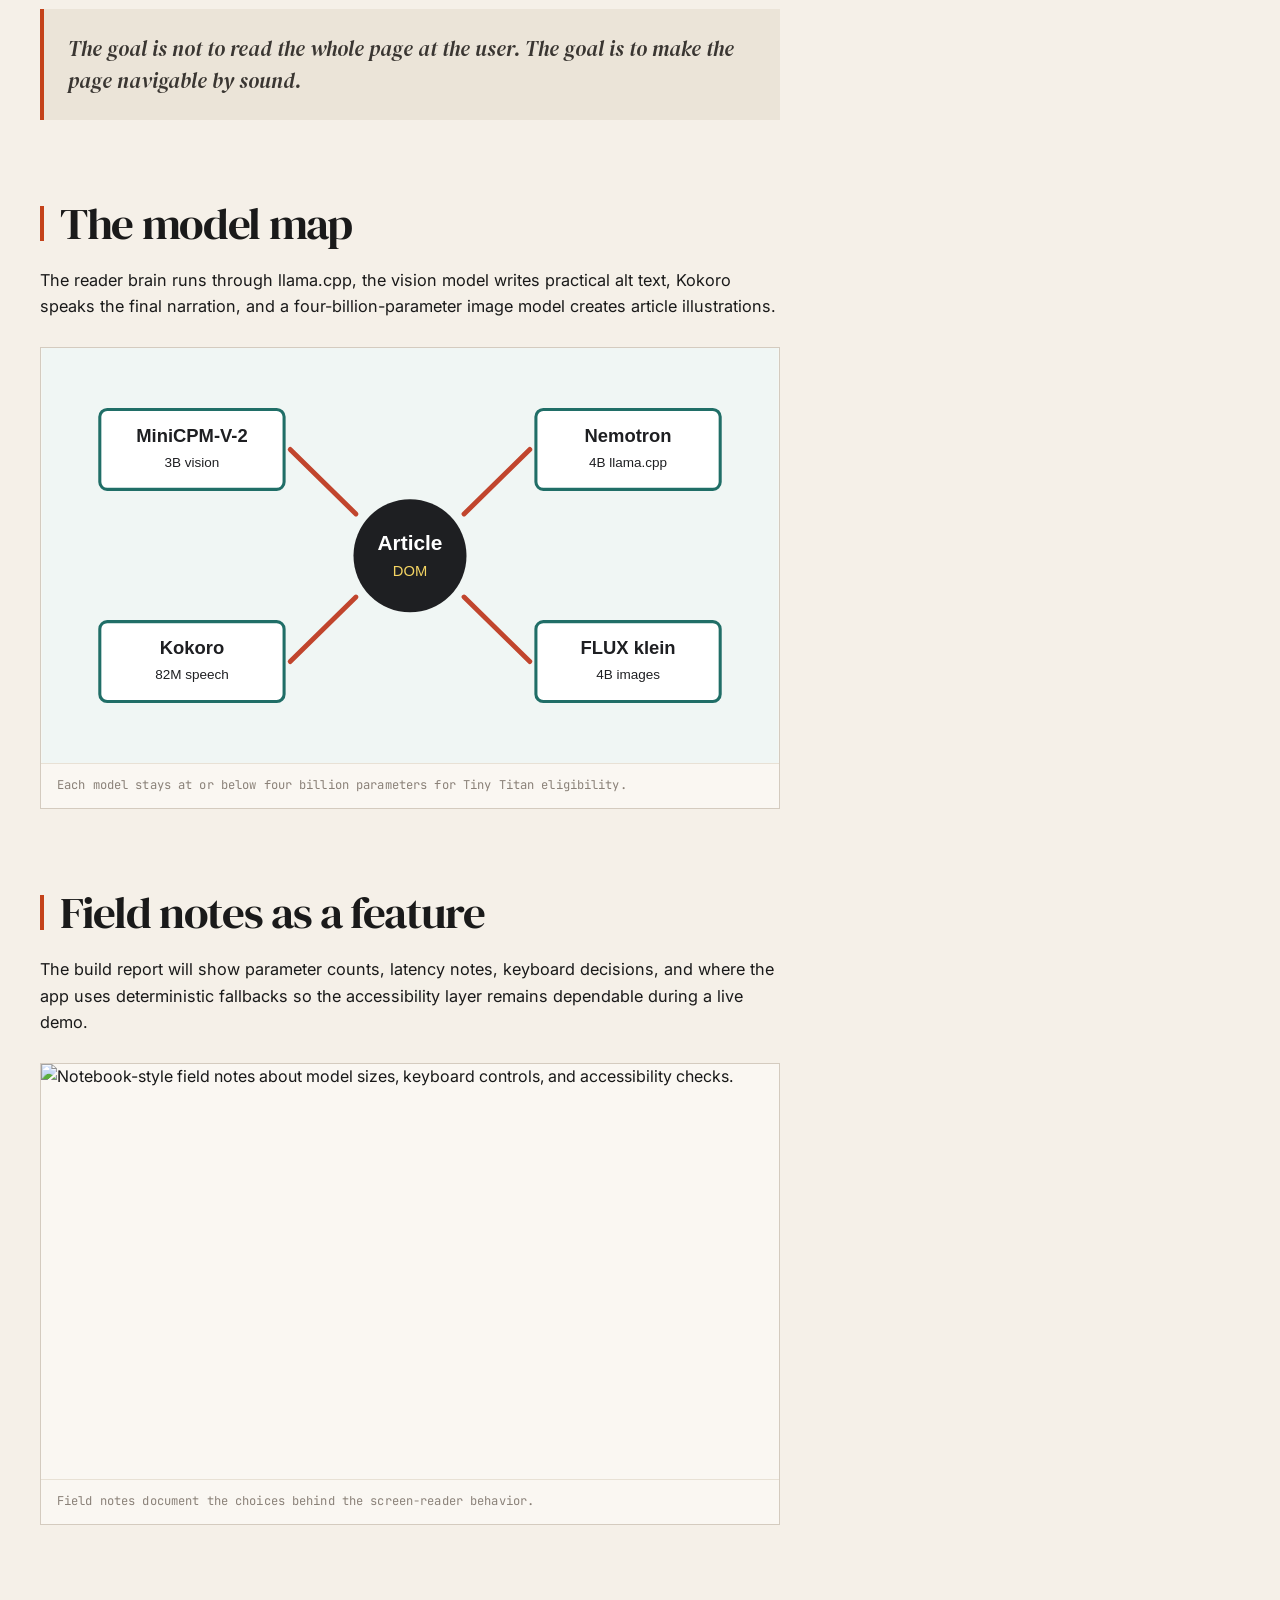
==== commit dfd34025: "Simplify sidebar with model stack Co-authored-by: Codex <codex@openai.com>" ====
--- a/static/index.html
+++ b/static/index.html
@@ -16,7 +16,6 @@
         <a href="#why">Why</a>
         <a href="#models">Models</a>
         <a href="#notes">Field Notes</a>
-        <a href="/evidence">Evidence</a>
       </nav>
       <button id="readerToggle" class="reader-toggle" type="button" aria-pressed="false">
         <span class="toggle-dot" aria-hidden="true"></span>
@@ -118,17 +117,17 @@
         <p id="liveNarration" class="live-narration" aria-live="polite">
           Turn on screen reader mode to begin.
         </p>
-        <div class="reader-queue-header">
-          <h3>Reader Queue</h3>
-          <span id="readerQueueStatus">Loading</span>
-        </div>
-        <ol id="readerQueueList" class="runtime-list" aria-label="Semantic reader queue"></ol>
         <div class="history-header">
           <h3>Transcript</h3>
           <button id="copyTranscriptButton" type="button">Copy</button>
           <button id="clearTranscriptButton" type="button">Clear</button>
         </div>
         <ol id="transcriptLog" class="transcript-log" aria-label="Narration transcript"></ol>
+        <div class="budget-header">
+          <h3>Model Stack</h3>
+          <span id="modelBudgetStatus">Checking</span>
+        </div>
+        <ul id="modelStackList" class="budget-list" aria-label="Tiny Titan model stack"></ul>
       </aside>
     </main>
 
--- a/static/app.css
+++ b/static/app.css
@@ -177,51 +177,6 @@
 
 .article { min-width: 0; }
 
-.evidence-shell {
-  display: grid;
-  gap: 28px;
-  width: min(1040px, calc(100% - 40px));
-  margin: 56px auto 120px;
-}
-
-.evidence-hero {
-  padding-bottom: 12px;
-  border-bottom: 2px solid var(--ink);
-}
-
-.evidence-hero h1 {
-  max-width: 12ch;
-}
-
-.evidence-section {
-  border: 1px solid var(--line);
-  border-top: 3px solid var(--ink);
-  background: var(--surface);
-  padding: 22px 20px;
-}
-
-.evidence-section h2 {
-  margin: 0;
-  padding: 0;
-  font-family: var(--mono);
-  font-size: 0.72rem;
-  font-weight: 700;
-  text-transform: uppercase;
-  letter-spacing: 0.12em;
-  color: var(--ink-soft);
-}
-
-.evidence-section h2::before { display: none; }
-
-.evidence-link {
-  color: var(--ink);
-  text-decoration: none;
-}
-
-.evidence-link:hover {
-  border-color: var(--accent);
-}
-
 /* ─── ARTICLE TYPOGRAPHY ─── */
 .kicker {
   display: inline-block;
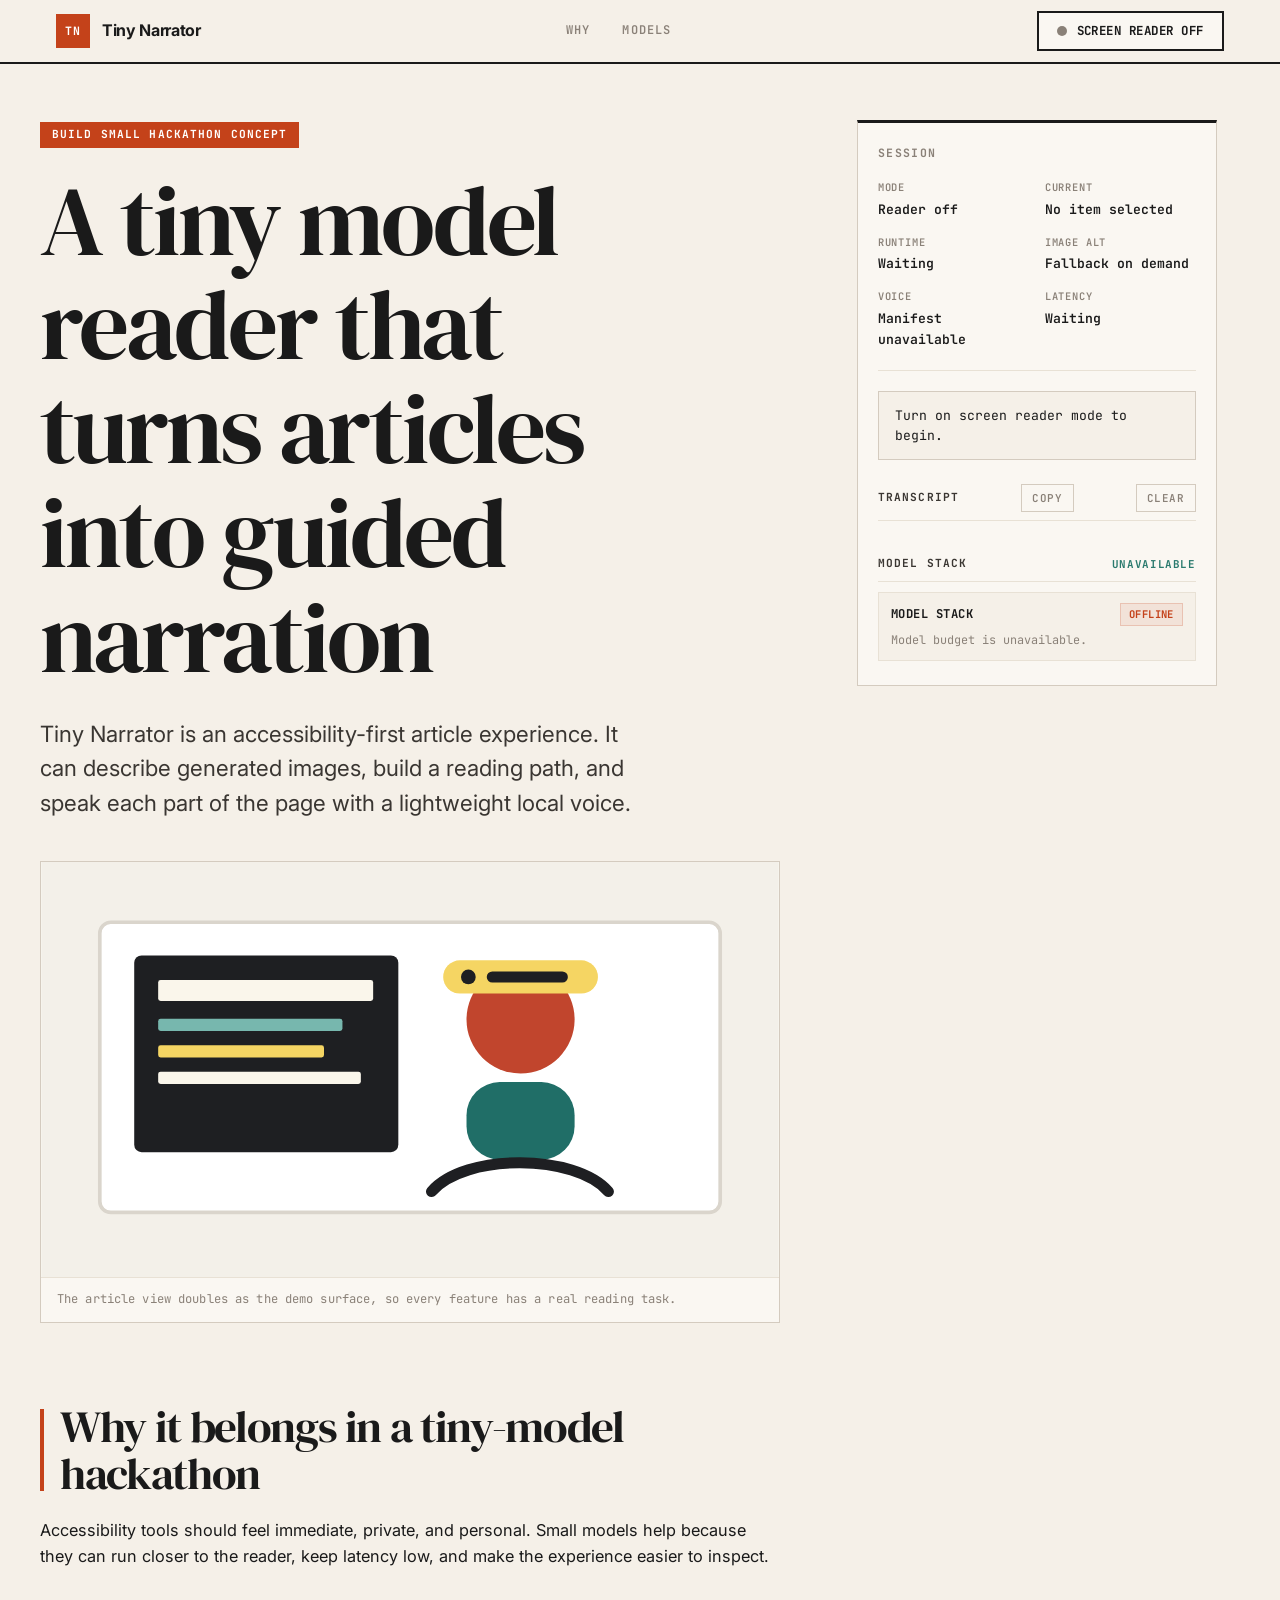
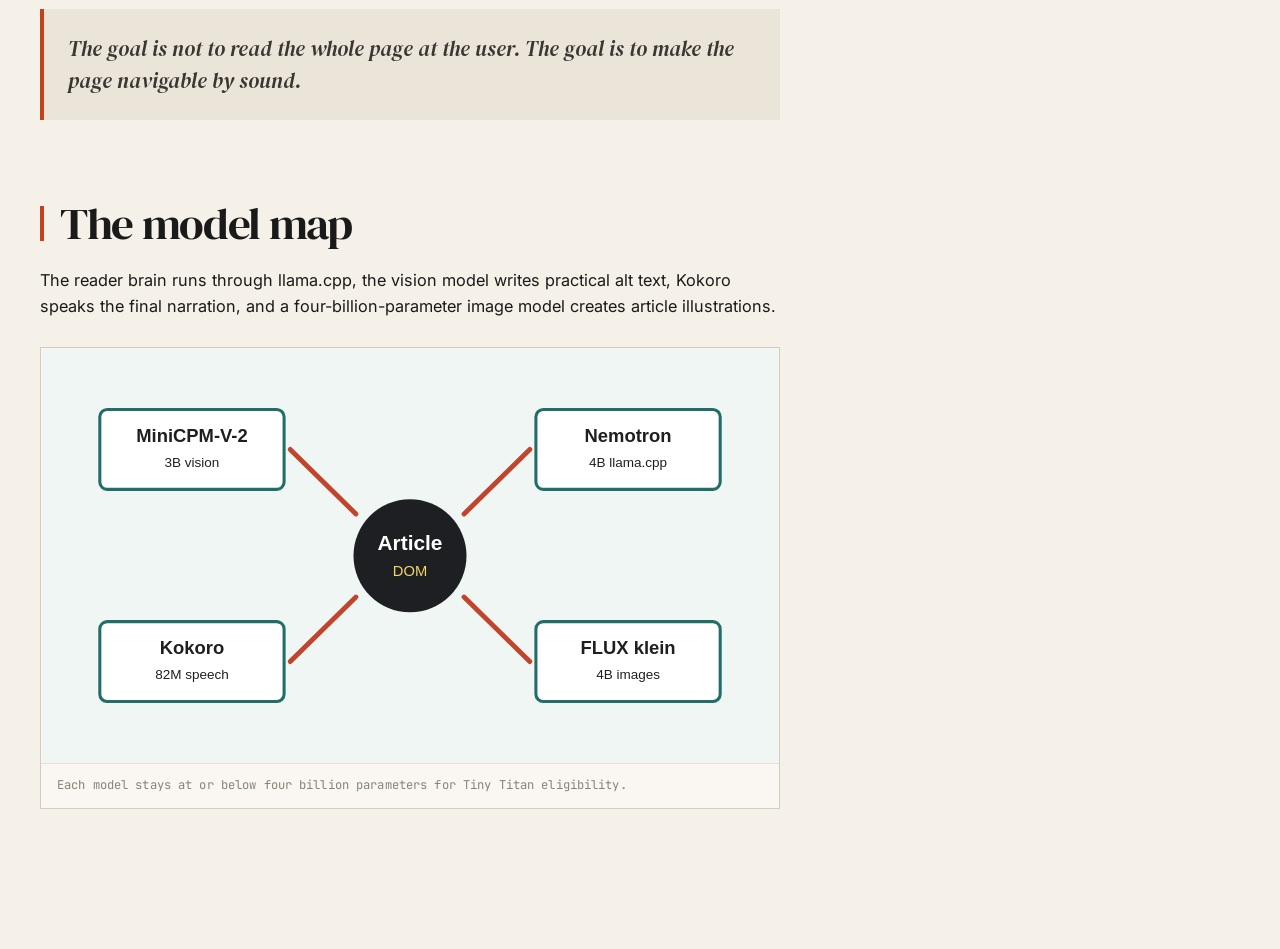
==== commit 08978441: "Remove field notes section from UI Co-authored-by: Codex <codex@openai.com>" ====
--- a/static/index.html
+++ b/static/index.html
@@ -15,7 +15,6 @@
       <nav class="topnav" aria-label="Article sections">
         <a href="#why">Why</a>
         <a href="#models">Models</a>
-        <a href="#notes">Field Notes</a>
       </nav>
       <button id="readerToggle" class="reader-toggle" type="button" aria-pressed="false">
         <span class="toggle-dot" aria-hidden="true"></span>
@@ -70,20 +69,6 @@
           </figure>
         </section>
 
-        <section id="notes" aria-labelledby="notesTitle">
-          <h2 id="notesTitle" class="speakable" data-reader-type="heading">Field notes as a feature</h2>
-          <p class="speakable" data-reader-type="paragraph">
-            The build report will show parameter counts, latency notes, keyboard decisions, and where the app
-            uses deterministic fallbacks so the accessibility layer remains dependable during a live demo.
-          </p>
-          <figure class="inline-figure speakable" data-reader-type="image" data-image-id="field-notes">
-            <img
-              src="/static/generated/field-notes.svg"
-              alt="Notebook-style field notes about model sizes, keyboard controls, and accessibility checks."
-            />
-            <figcaption>Field notes document the choices behind the screen-reader behavior.</figcaption>
-          </figure>
-        </section>
       </article>
 
       <aside class="status-panel" aria-label="Tiny Narrator status">
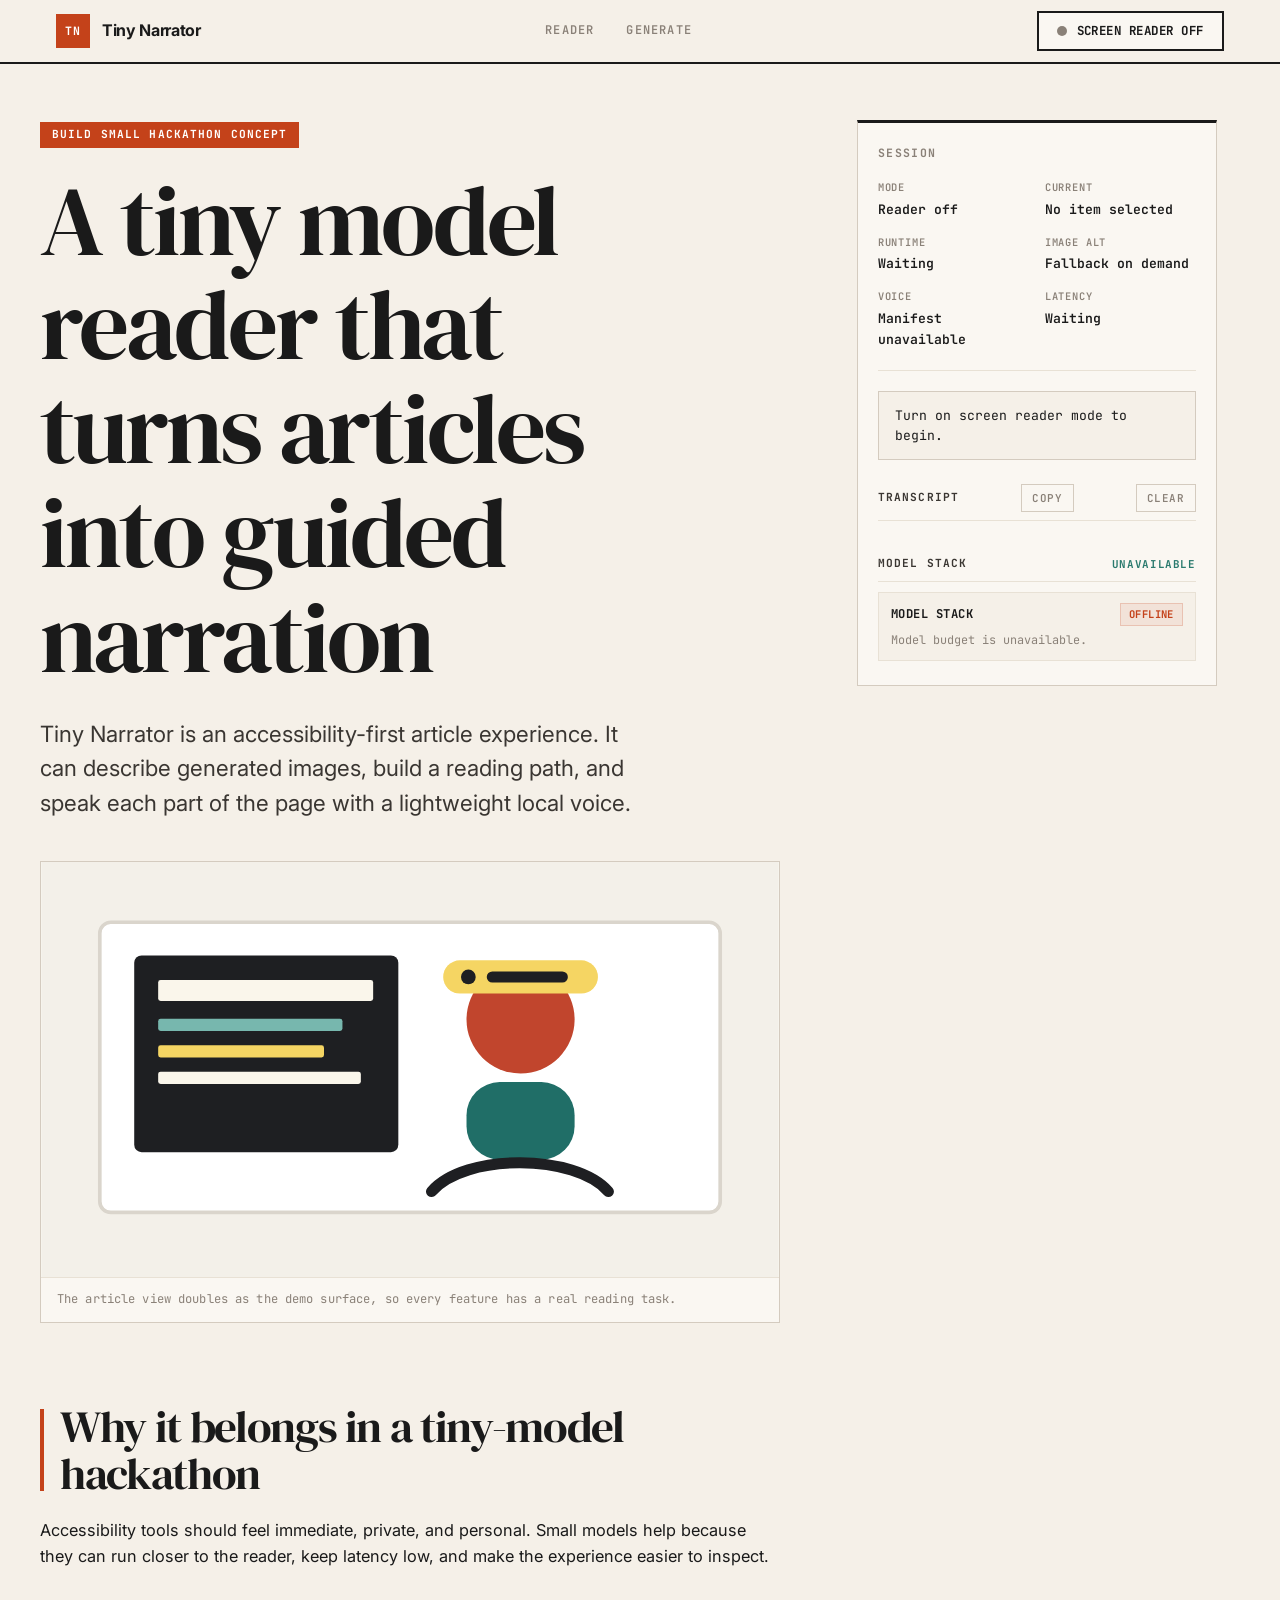
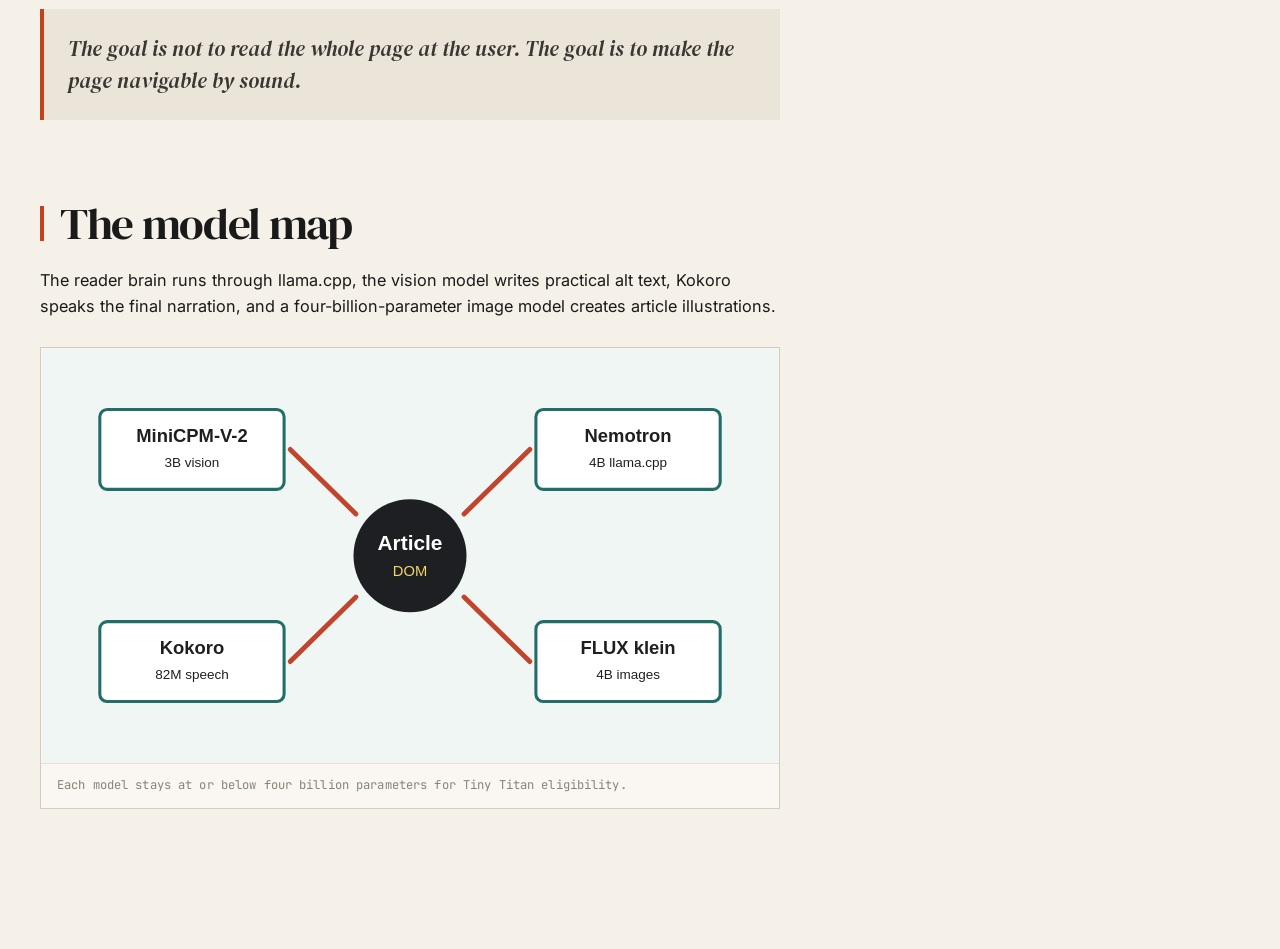
==== commit ce527649: "Add article generator route Co-authored-by: Codex <codex@openai.com>" ====
--- a/static/index.html
+++ b/static/index.html
@@ -12,9 +12,9 @@
         <span class="brand-mark" aria-hidden="true">TN</span>
         <span>Tiny Narrator</span>
       </a>
-      <nav class="topnav" aria-label="Article sections">
-        <a href="#why">Why</a>
-        <a href="#models">Models</a>
+      <nav class="topnav" aria-label="Primary routes">
+        <a href="/" aria-current="page">Reader</a>
+        <a href="/generate">Generate</a>
       </nav>
       <button id="readerToggle" class="reader-toggle" type="button" aria-pressed="false">
         <span class="toggle-dot" aria-hidden="true"></span>
--- a/static/app.css
+++ b/static/app.css
@@ -177,6 +177,79 @@
 
 .article { min-width: 0; }
 
+.generator-shell {
+  display: grid;
+  grid-template-columns: minmax(280px, 420px) minmax(0, 680px);
+  gap: clamp(32px, 6vw, 72px);
+  width: min(1180px, calc(100% - 40px));
+  margin: 56px auto 120px;
+  align-items: start;
+}
+
+.generator-controls {
+  position: sticky;
+  top: 88px;
+}
+
+.generator-form {
+  display: grid;
+  gap: 10px;
+  margin-top: 28px;
+}
+
+.generator-form label {
+  color: var(--muted);
+  font-family: var(--mono);
+  font-size: 0.72rem;
+  font-weight: 700;
+  text-transform: uppercase;
+  letter-spacing: 0.08em;
+}
+
+.generator-input-row {
+  display: grid;
+  grid-template-columns: 1fr max-content;
+  gap: 8px;
+}
+
+.generator-input-row input {
+  min-height: 44px;
+  border: 1px solid var(--line);
+  background: var(--surface);
+  color: var(--ink);
+  padding: 0 12px;
+}
+
+.generator-input-row button,
+.route-action {
+  min-height: 44px;
+  border: 2px solid var(--ink);
+  padding: 0 16px;
+  font-family: var(--mono);
+  font-size: 0.76rem;
+  font-weight: 700;
+  text-transform: uppercase;
+  letter-spacing: 0.06em;
+}
+
+.route-action {
+  display: inline-flex;
+  align-items: center;
+  justify-content: center;
+  color: var(--ink);
+  text-decoration: none;
+  background: var(--surface);
+}
+
+.generated-article {
+  min-width: 0;
+}
+
+.generated-sections {
+  display: grid;
+  gap: 8px;
+}
+
 /* ─── ARTICLE TYPOGRAPHY ─── */
 .kicker {
   display: inline-block;
@@ -692,6 +765,18 @@
     grid-template-columns: 1fr;
   }
 
+  .generator-shell {
+    grid-template-columns: 1fr;
+  }
+
+  .generator-controls {
+    position: static;
+  }
+
+  .generator-input-row {
+    grid-template-columns: 1fr;
+  }
+
   h1 {
     max-width: 14ch;
     font-size: clamp(2.8rem, 15vw, 4.5rem);
